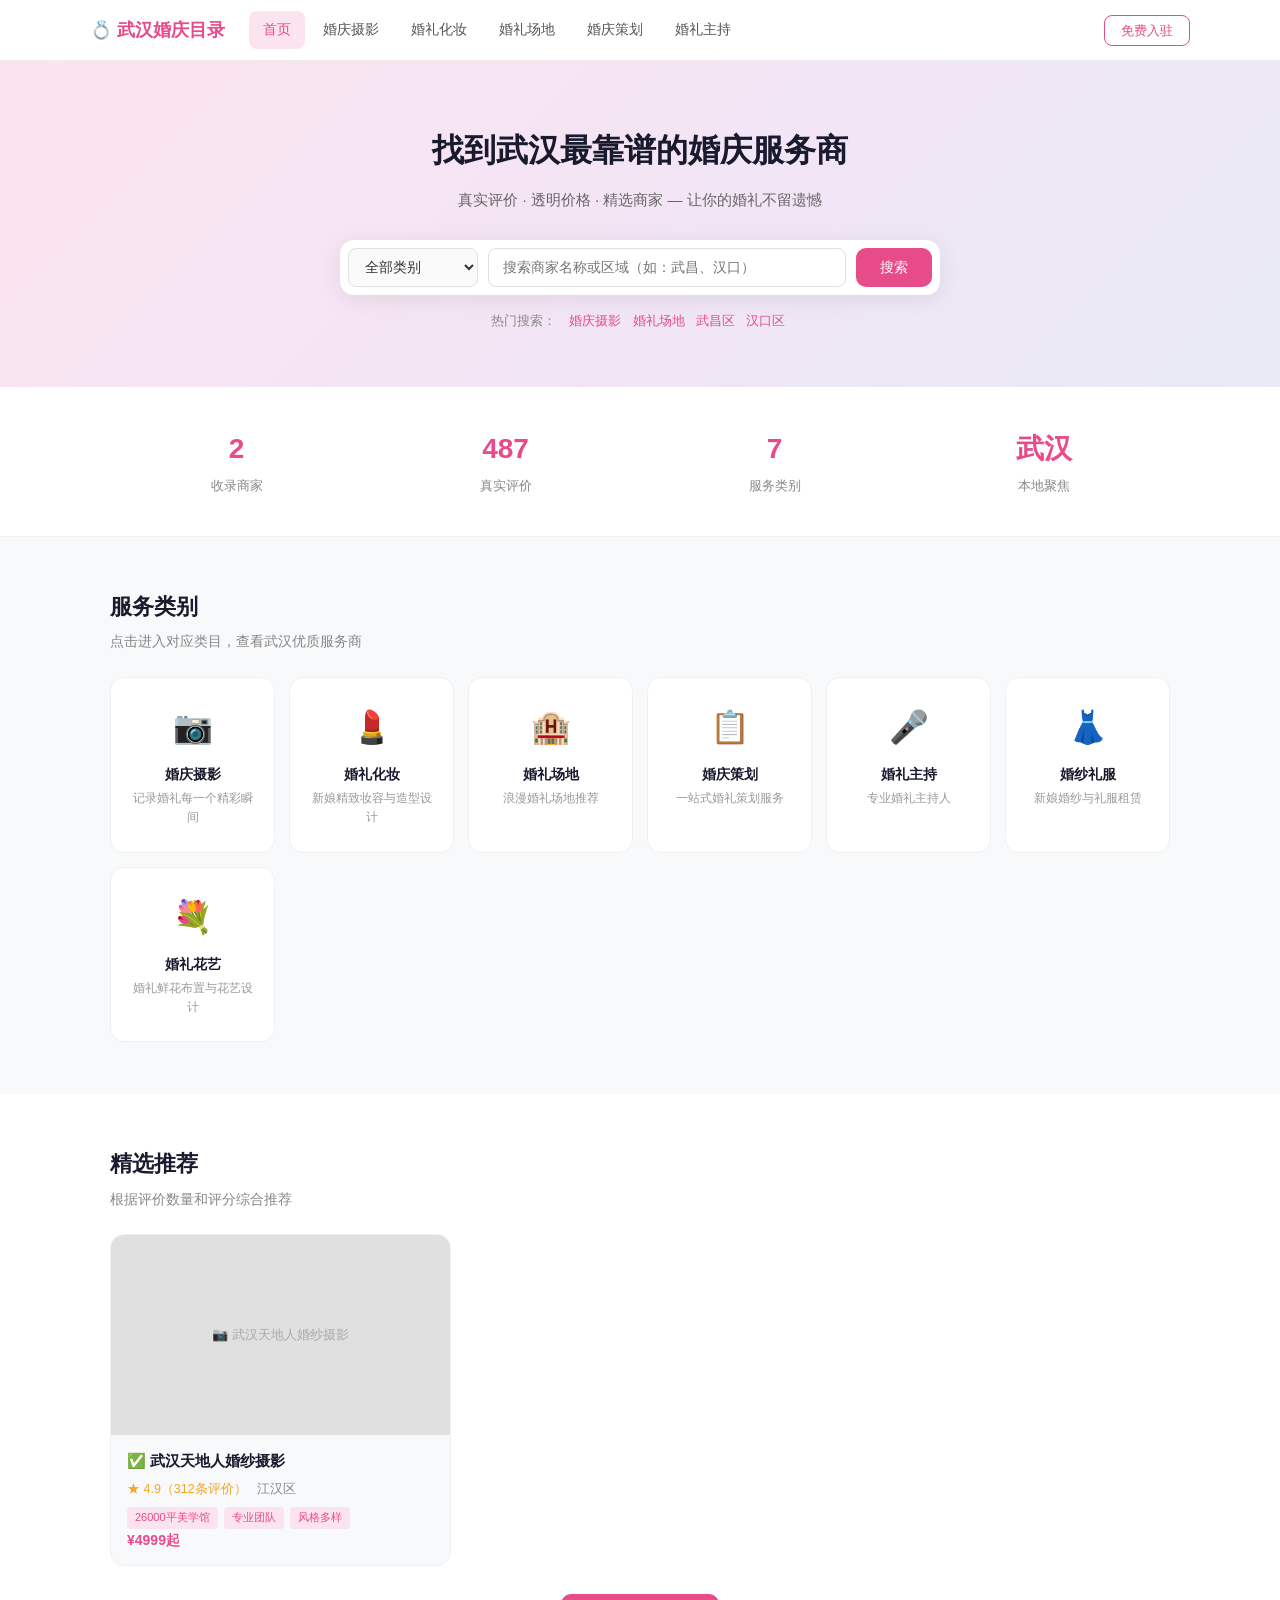
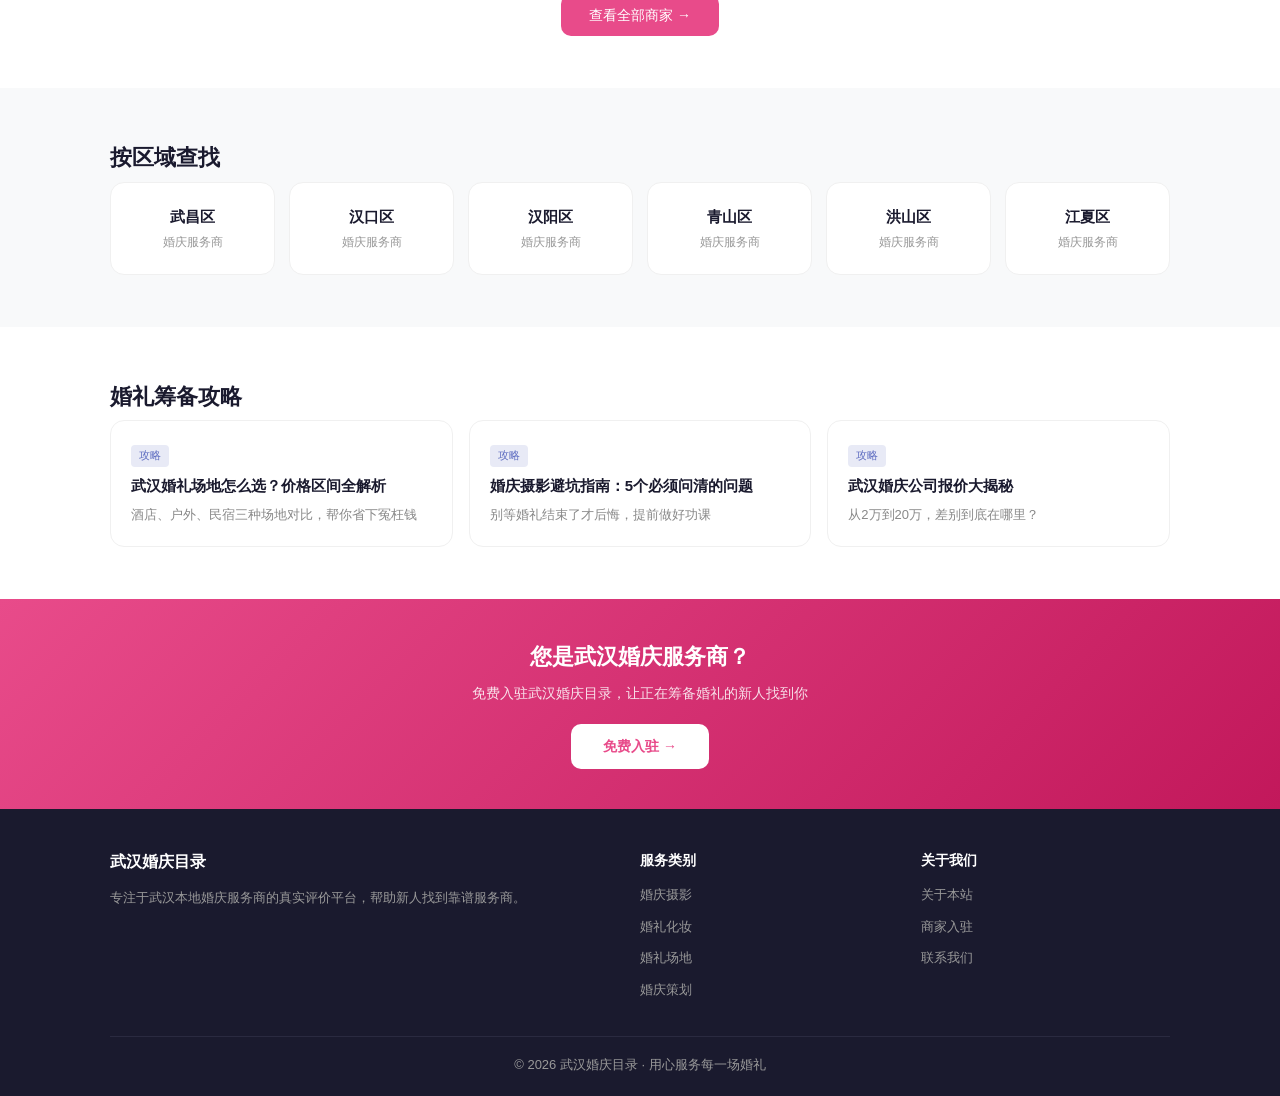
==== index.html @ e90e53e5 "初始化武汉婚庆服务商目录网站" ====
<!DOCTYPE html>
<html lang="zh-CN">
<head>
  <meta charset="UTF-8">
  <meta name="viewport" content="width=device-width, initial-scale=1.0">
  <title>武汉婚庆服务商目录 — 找婚庆、摄影、化妆、场地一站式平台</title>
  <meta name="description" content="武汉婚庆服务商目录，收录优质婚庆公司、摄影师、化妆师、婚礼场地，真实评价助你选对服务商。">
  <meta name="keywords" content="武汉婚庆,武汉婚礼摄影,武汉婚庆公司,武汉婚礼化妆,武汉婚礼场地">
  <link rel="stylesheet" href="css/style.css">
</head>
<body>

<!-- 顶部导航 -->
<nav class="navbar">
  <div class="nav-inner">
    <a href="index.html" class="logo">💍 武汉婚庆目录</a>
    <div class="nav-links">
      <a href="index.html" class="active">首页</a>
      <a href="pages/category.html?cat=photography">婚庆摄影</a>
      <a href="pages/category.html?cat=makeup">婚礼化妆</a>
      <a href="pages/category.html?cat=venue">婚礼场地</a>
      <a href="pages/category.html?cat=planner">婚庆策划</a>
      <a href="pages/category.html?cat=host">婚礼主持</a>
    </div>
    <div class="nav-actions">
      <a href="pages/submit.html" class="btn-outline">免费入驻</a>
      <button class="hamburger" onclick="toggleMenu()" aria-label="菜单">☰</button>
    </div>
  </div>
</nav>

<!-- Hero 搜索区 -->
<section class="hero">
  <div class="hero-inner">
    <h1>找到武汉最靠谱的婚庆服务商</h1>
    <p class="hero-sub">真实评价 · 透明价格 · 精选商家 — 让你的婚礼不留遗憾</p>
    <div class="search-box">
      <select id="search-cat" class="search-select">
        <option value="">全部类别</option>
        <option value="photography">婚庆摄影</option>
        <option value="makeup">婚礼化妆</option>
        <option value="venue">婚礼场地</option>
        <option value="planner">婚庆策划</option>
        <option value="host">婚礼主持</option>
        <option value="dress">婚纱礼服</option>
        <option value="flower">婚礼花艺</option>
      </select>
      <input type="text" id="search-keyword" placeholder="搜索商家名称或区域（如：武昌、汉口）" class="search-input">
      <button class="btn-search" onclick="doSearch()">搜索</button>
    </div>
    <div class="quick-tags">
      <span>热门搜索：</span>
      <a href="pages/category.html?cat=photography">婚庆摄影</a>
      <a href="pages/category.html?cat=venue">婚礼场地</a>
      <a href="pages/category.html?district=武昌区">武昌区</a>
      <a href="pages/category.html?district=汉口区">汉口区</a>
    </div>
  </div>
</section>

<!-- 数据概览 -->
<section class="stats">
  <div class="container">
    <div class="stat-item">
      <div class="stat-num" id="stat-vendors">0</div>
      <div class="stat-label">收录商家</div>
    </div>
    <div class="stat-item">
      <div class="stat-num" id="stat-reviews">0</div>
      <div class="stat-label">真实评价</div>
    </div>
    <div class="stat-item">
      <div class="stat-num" id="stat-categories">7</div>
      <div class="stat-label">服务类别</div>
    </div>
    <div class="stat-item">
      <div class="stat-num">武汉</div>
      <div class="stat-label">本地聚焦</div>
    </div>
  </div>
</section>

<!-- 分类入口 -->
<section class="categories">
  <div class="container">
    <h2 class="section-title">服务类别</h2>
    <p class="section-desc">点击进入对应类目，查看武汉优质服务商</p>
    <div class="cat-grid" id="cat-grid">
      <!-- JS动态渲染 -->
    </div>
  </div>
</section>

<!-- 精选商家 -->
<section class="featured">
  <div class="container">
    <h2 class="section-title">精选推荐</h2>
    <p class="section-desc">根据评价数量和评分综合推荐</p>
    <div class="vendor-grid" id="featured-grid">
      <!-- JS动态渲染 -->
    </div>
    <div class="section-more">
      <a href="pages/category.html" class="btn-primary">查看全部商家 →</a>
    </div>
  </div>
</section>

<!-- 区域指南 -->
<section class="districts">
  <div class="container">
    <h2 class="section-title">按区域查找</h2>
    <div class="district-grid">
      <a href="pages/category.html?district=武昌区" class="district-card">
        <h3>武昌区</h3><p>婚庆服务商</p>
      </a>
      <a href="pages/category.html?district=汉口区" class="district-card">
        <h3>汉口区</h3><p>婚庆服务商</p>
      </a>
      <a href="pages/category.html?district=汉阳区" class="district-card">
        <h3>汉阳区</h3><p>婚庆服务商</p>
      </a>
      <a href="pages/category.html?district=青山区" class="district-card">
        <h3>青山区</h3><p>婚庆服务商</p>
      </a>
      <a href="pages/category.html?district=洪山区" class="district-card">
        <h3>洪山区</h3><p>婚庆服务商</p>
      </a>
      <a href="pages/category.html?district=江夏区" class="district-card">
        <h3>江夏区</h3><p>婚庆服务商</p>
      </a>
    </div>
  </div>
</section>

<!-- 婚礼攻略 -->
<section class="guides">
  <div class="container">
    <h2 class="section-title">婚礼筹备攻略</h2>
    <div class="guide-grid">
      <a href="#" class="guide-card">
        <div class="guide-tag">攻略</div>
        <h3>武汉婚礼场地怎么选？价格区间全解析</h3>
        <p>酒店、户外、民宿三种场地对比，帮你省下冤枉钱</p>
      </a>
      <a href="#" class="guide-card">
        <div class="guide-tag">攻略</div>
        <h3>婚庆摄影避坑指南：5个必须问清的问题</h3>
        <p>别等婚礼结束了才后悔，提前做好功课</p>
      </a>
      <a href="#" class="guide-card">
        <div class="guide-tag">攻略</div>
        <h3>武汉婚庆公司报价大揭秘</h3>
        <p>从2万到20万，差别到底在哪里？</p>
      </a>
    </div>
  </div>
</section>

<!-- 商家入驻召唤条 -->
<section style="background:linear-gradient(135deg,#e84b8a,#c2185b);padding:40px 24px;text-align:center;color:#fff;">
  <div class="container">
    <h2 style="font-size:22px;font-weight:700;margin-bottom:8px;">您是武汉婚庆服务商？</h2>
    <p style="font-size:14px;opacity:.85;margin-bottom:20px;">免费入驻武汉婚庆目录，让正在筹备婚礼的新人找到你</p>
    <a href="pages/submit.html" style="display:inline-block;padding:11px 32px;background:#fff;color:#e84b8a;border-radius:10px;font-weight:600;font-size:14px;">
      免费入驻 →
    </a>
  </div>
</section>

<!-- Footer -->
<footer class="footer">
  <div class="container">
    <div class="footer-grid">
      <div>
        <h3>武汉婚庆目录</h3>
        <p>专注于武汉本地婚庆服务商的真实评价平台，帮助新人找到靠谱服务商。</p>
      </div>
      <div>
        <h4>服务类别</h4>
        <ul>
          <li><a href="pages/category.html?cat=photography">婚庆摄影</a></li>
          <li><a href="pages/category.html?cat=makeup">婚礼化妆</a></li>
          <li><a href="pages/category.html?cat=venue">婚礼场地</a></li>
          <li><a href="pages/category.html?cat=planner">婚庆策划</a></li>
        </ul>
      </div>
      <div>
        <h4>关于我们</h4>
        <ul>
          <li><a href="#">关于本站</a></li>
          <li><a href="pages/submit.html">商家入驻</a></li>
          <li><a href="#">联系我们</a></li>
        </ul>
      </div>
    </div>
    <div class="footer-bottom">
      <p>&copy; 2026 武汉婚庆目录 · 用心服务每一场婚礼</p>
    </div>
  </div>
</footer>

<script src="js/app.js"></script>
<script>
  loadHomepage();
  function toggleMenu() {
    const nl = document.querySelector('.nav-links');
    nl.style.display = nl.style.display === 'flex' ? 'none' : 'flex';
  }
</script>
</body>
</html>
---- css/style.css ----
/* ===== 全局样式 ===== */
* { margin: 0; padding: 0; box-sizing: border-box; }
body { font-family: -apple-system, BlinkMacSystemFont, "Segoe UI", "PingFang SC", "Hiragino Sans GB", "Microsoft YaHei", sans-serif; color: #1a1a2e; background: #f8f9fa; line-height: 1.6; }

a { text-decoration: none; color: inherit; }
ul { list-style: none; }
.container { max-width: 1100px; margin: 0 auto; padding: 0 20px; }

/* ===== 导航栏 ===== */
.navbar { background: #fff; border-bottom: 1px solid #eee; padding: 0 24px; position: sticky; top: 0; z-index: 100; }
.nav-inner { max-width: 1100px; margin: 0 auto; display: flex; align-items: center; height: 60px; gap: 24px; }
.logo { font-size: 18px; font-weight: 700; color: #e84b8a; white-space: nowrap; }
.nav-links { display: flex; gap: 4px; flex: 1; overflow-x: auto; }
.nav-links a { padding: 8px 14px; border-radius: 8px; font-size: 13.5px; color: #555; white-space: nowrap; transition: background 0.2s; }
.nav-links a:hover, .nav-links a.active { background: #fce4ef; color: #e84b8a; font-weight: 500; }
.nav-actions { margin-left: auto; }
.btn-outline { padding: 7px 16px; border: 1.5px solid #e84b8a; border-radius: 8px; color: #e84b8a; font-size: 13px; font-weight: 500; transition: all 0.2s; }
.btn-outline:hover { background: #e84b8a; color: #fff; }

/* ===== Hero ===== */
.hero { background: linear-gradient(135deg, #fce4ef 0%, #f3e5f5 50%, #e8eaf6 100%); padding: 64px 24px 56px; text-align: center; }
.hero-inner { max-width: 680px; margin: 0 auto; }
.hero h1 { font-size: 32px; font-weight: 700; color: #1a1a2e; margin-bottom: 12px; }
.hero-sub { color: #666; font-size: 15px; margin-bottom: 28px; }
.search-box { display: flex; gap: 10px; background: #fff; border-radius: 14px; padding: 8px; box-shadow: 0 4px 24px rgba(0,0,0,0.08); max-width: 600px; margin: 0 auto 16px; }
.search-select { padding: 10px 12px; border: 1px solid #e0e0e0; border-radius: 8px; font-size: 13.5px; color: #333; background: #fafafa; min-width: 130px; }
.search-input { flex: 1; padding: 10px 14px; border: 1px solid #e0e0e0; border-radius: 8px; font-size: 13.5px; outline: none; }
.search-input:focus { border-color: #e84b8a; }
.btn-search { padding: 10px 24px; background: #e84b8a; color: #fff; border: none; border-radius: 10px; font-size: 14px; font-weight: 500; cursor: pointer; white-space: nowrap; transition: background 0.2s; }
.btn-search:hover { background: #d63a7a; }
.quick-tags { font-size: 12.5px; color: #888; }
.quick-tags span { margin-right: 6px; }
.quick-tags a { color: #e84b8a; margin: 0 4px; }
.quick-tags a:hover { text-decoration: underline; }

/* ===== 数据概览 ===== */
.stats { background: #fff; padding: 28px 24px; border-bottom: 1px solid #f0f0f0; }
.stats .container { display: grid; grid-template-columns: repeat(4, 1fr); gap: 16px; }
.stat-item { text-align: center; padding: 12px; }
.stat-num { font-size: 28px; font-weight: 700; color: #e84b8a; }
.stat-label { font-size: 12.5px; color: #888; margin-top: 4px; }

/* ===== 通用分栏标题 ===== */
.section-title { font-size: 22px; font-weight: 700; margin-bottom: 6px; }
.section-desc { color: #888; font-size: 14px; margin-bottom: 24px; }

/* ===== 分类入口 ===== */
.categories { padding: 52px 24px; }
.cat-grid { display: grid; grid-template-columns: repeat(auto-fill, minmax(140px, 1fr)); gap: 14px; }
.cat-card { background: #fff; border: 1px solid #f0f0f0; border-radius: 14px; padding: 24px 16px; text-align: center; cursor: pointer; transition: all 0.2s; }
.cat-card:hover { box-shadow: 0 4px 16px rgba(0,0,0,0.08); transform: translateY(-2px); }
.cat-icon { font-size: 32px; margin-bottom: 10px; }
.cat-card h3 { font-size: 14px; font-weight: 600; color: #1a1a2e; margin-bottom: 4px; }
.cat-card p { font-size: 12px; color: #999; }

/* ===== 精选商家 ===== */
.featured { padding: 52px 24px; background: #fff; }
.vendor-grid { display: grid; grid-template-columns: repeat(auto-fill, minmax(280px, 1fr)); gap: 18px; }
.vendor-card { background: #f8f9fa; border-radius: 14px; overflow: hidden; border: 1px solid #f0f0f0; transition: all 0.2s; cursor: pointer; }
.vendor-card:hover { box-shadow: 0 4px 20px rgba(0,0,0,0.1); transform: translateY(-2px); }
.vendor-img { width: 100%; height: 200px; background: #e0e0e0; display: flex; align-items: center; justify-content: center; color: #aaa; font-size: 13px; }
.vendor-body { padding: 14px 16px; }
.vendor-name { font-size: 15px; font-weight: 600; margin-bottom: 6px; }
.vendor-meta { font-size: 12.5px; color: #888; margin-bottom: 8px; display: flex; align-items: center; gap: 10px; }
.vendor-price { color: #e84b8a; font-weight: 600; font-size: 14px; }
.vendor-rating { color: #f5a623; font-size: 12.5px; }
.vendor-tags { display: flex; gap: 6px; flex-wrap: wrap; margin-top: 8px; }
.vendor-tag { font-size: 11px; padding: 2px 8px; background: #fce4ef; color: #e84b8a; border-radius: 4px; }
.section-more { text-align: center; margin-top: 28px; }
.btn-primary { display: inline-block; padding: 10px 28px; background: #e84b8a; color: #fff; border-radius: 10px; font-size: 14px; font-weight: 500; transition: background 0.2s; }
.btn-primary:hover { background: #d63a7a; }

/* ===== 区域查找 ===== */
.districts { padding: 52px 24px; }
.district-grid { display: grid; grid-template-columns: repeat(auto-fill, minmax(160px, 1fr)); gap: 14px; }
.district-card { background: #fff; border: 1px solid #f0f0f0; border-radius: 14px; padding: 22px 16px; text-align: center; transition: all 0.2s; }
.district-card:hover { background: #fce4ef; }
.district-card h3 { font-size: 15px; font-weight: 600; margin-bottom: 4px; }
.district-card p { font-size: 12px; color: #999; }

/* ===== 攻略区 ===== */
.guides { padding: 52px 24px; background: #fff; }
.guide-grid { display: grid; grid-template-columns: repeat(auto-fill, minmax(300px, 1fr)); gap: 16px; }
.guide-card { padding: 20px; border: 1px solid #f0f0f0; border-radius: 14px; transition: all 0.2s; }
.guide-card:hover { box-shadow: 0 4px 16px rgba(0,0,0,0.08); }
.guide-tag { font-size: 11px; padding: 2px 8px; background: #e8eaf6; color: #5c6bc0; border-radius: 4px; display: inline-block; margin-bottom: 8px; }
.guide-card h3 { font-size: 15px; font-weight: 600; margin-bottom: 8px; line-height: 1.5; }
.guide-card p { font-size: 13px; color: #888; }

/* ===== 列表页 ===== */
.page-header { background: linear-gradient(135deg, #fce4ef, #f3e5f5); padding: 40px 24px; }
.page-header h1 { font-size: 26px; font-weight: 700; margin-bottom: 6px; }
.page-header p { color: #666; font-size: 14px; }
.filter-bar { background: #fff; padding: 14px 24px; border-bottom: 1px solid #f0f0f0; display: flex; gap: 10px; flex-wrap: wrap; align-items: center; }
.filter-bar select, .filter-bar input { padding: 8px 12px; border: 1px solid #e0e0e0; border-radius: 8px; font-size: 13px; }
.filter-bar input { flex: 1; min-width: 180px; }

/* ===== 商家详情页 ===== */
.vendor-detail { padding: 32px 24px; }
.vendor-hero { display: grid; grid-template-columns: 1fr 1fr; gap: 32px; margin-bottom: 32px; }
.vendor-gallery { display: grid; grid-template-columns: repeat(2, 1fr); gap: 10px; }
.vendor-gallery .main-img { grid-column: 1 / -1; height: 280px; background: #e0e0e0; border-radius: 12px; display: flex; align-items: center; justify-content: center; color: #aaa; }
.vendor-gallery .sub-img { height: 120px; background: #e0e0e0; border-radius: 8px; display: flex; align-items: center; justify-content: center; color: #aaa; font-size: 12px; }
.vendor-info h1 { font-size: 24px; font-weight: 700; margin-bottom: 8px; }
.vendor-info .info-rating { font-size: 14px; color: #f5a623; margin-bottom: 12px; }
.vendor-info .info-meta { font-size: 13.5px; color: #666; margin-bottom: 6px; }
.vendor-info .info-price { font-size: 20px; color: #e84b8a; font-weight: 700; margin: 14px 0; }
.btn-contact { display: inline-block; padding: 10px 28px; background: #e84b8a; color: #fff; border: none; border-radius: 10px; font-size: 14px; cursor: pointer; margin-top: 12px; }
.detail-section { margin-bottom: 28px; }
.detail-section h2 { font-size: 18px; font-weight: 600; margin-bottom: 12px; padding-bottom: 8px; border-bottom: 2px solid #fce4ef; }
.review-card { background: #f8f9fa; padding: 14px; border-radius: 10px; margin-bottom: 10px; }
.review-card .review-author { font-weight: 600; font-size: 13.5px; margin-bottom: 4px; }
.review-card .review-text { font-size: 13px; color: #555; }
.review-card .review-rating { color: #f5a623; font-size: 12px; margin-top: 6px; }

/* ===== 入驻表单 ===== */
.submit-section { padding: 40px 24px; }
.submit-form { max-width: 600px; margin: 0 auto; background: #fff; padding: 32px; border-radius: 16px; box-shadow: 0 2px 12px rgba(0,0,0,0.06); }
.form-group { margin-bottom: 18px; }
.form-group label { display: block; font-size: 13.5px; font-weight: 500; margin-bottom: 6px; color: #333; }
.form-group input, .form-group select, .form-group textarea { width: 100%; padding: 10px 12px; border: 1px solid #e0e0e0; border-radius: 8px; font-size: 13.5px; font-family: inherit; }
.form-group textarea { min-height: 100px; resize: vertical; }
.form-row { display: grid; grid-template-columns: 1fr 1fr; gap: 14px; }

/* ===== Footer ===== */
.footer { background: #1a1a2e; color: #ccc; padding: 40px 24px 20px; }
.footer .container { max-width: 1100px; margin: 0 auto; }
.footer-grid { display: grid; grid-template-columns: 2fr 1fr 1fr; gap: 32px; margin-bottom: 28px; }
.footer h3 { color: #fff; font-size: 16px; margin-bottom: 12px; }
.footer h4 { color: #fff; font-size: 14px; margin-bottom: 10px; }
.footer p { font-size: 13px; color: #999; line-height: 1.8; }
.footer ul li { margin-bottom: 6px; }
.footer ul li a { font-size: 13px; color: #999; }
.footer ul li a:hover { color: #e84b8a; }
.footer-bottom { border-top: 1px solid #2a2a40; padding-top: 16px; text-align: center; font-size: 12.5px; color: #666; }

/* ===== 响应式 ===== */
.hamburger { display: none; background: none; border: none; font-size: 22px; cursor: pointer; color: #555; padding: 4px 6px; margin-left: 8px; }
@media (max-width: 768px) {
  .nav-links { display: none; position: absolute; top: 60px; left: 0; right: 0; background: #fff; flex-direction: column; padding: 10px 0; box-shadow: 0 4px 12px rgba(0,0,0,.08); z-index: 99; }
  .nav-links a { padding: 12px 24px; border-radius: 0; }
  .hamburger { display: inline-block; }
  .hero h1 { font-size: 24px; }
  .stats .container { grid-template-columns: repeat(2, 1fr); }
  .vendor-detail .vendor-hero { grid-template-columns: 1fr; }
  .footer-grid { grid-template-columns: 1fr; }
  .search-box { flex-direction: column; }
  .form-row { grid-template-columns: 1fr; }
}
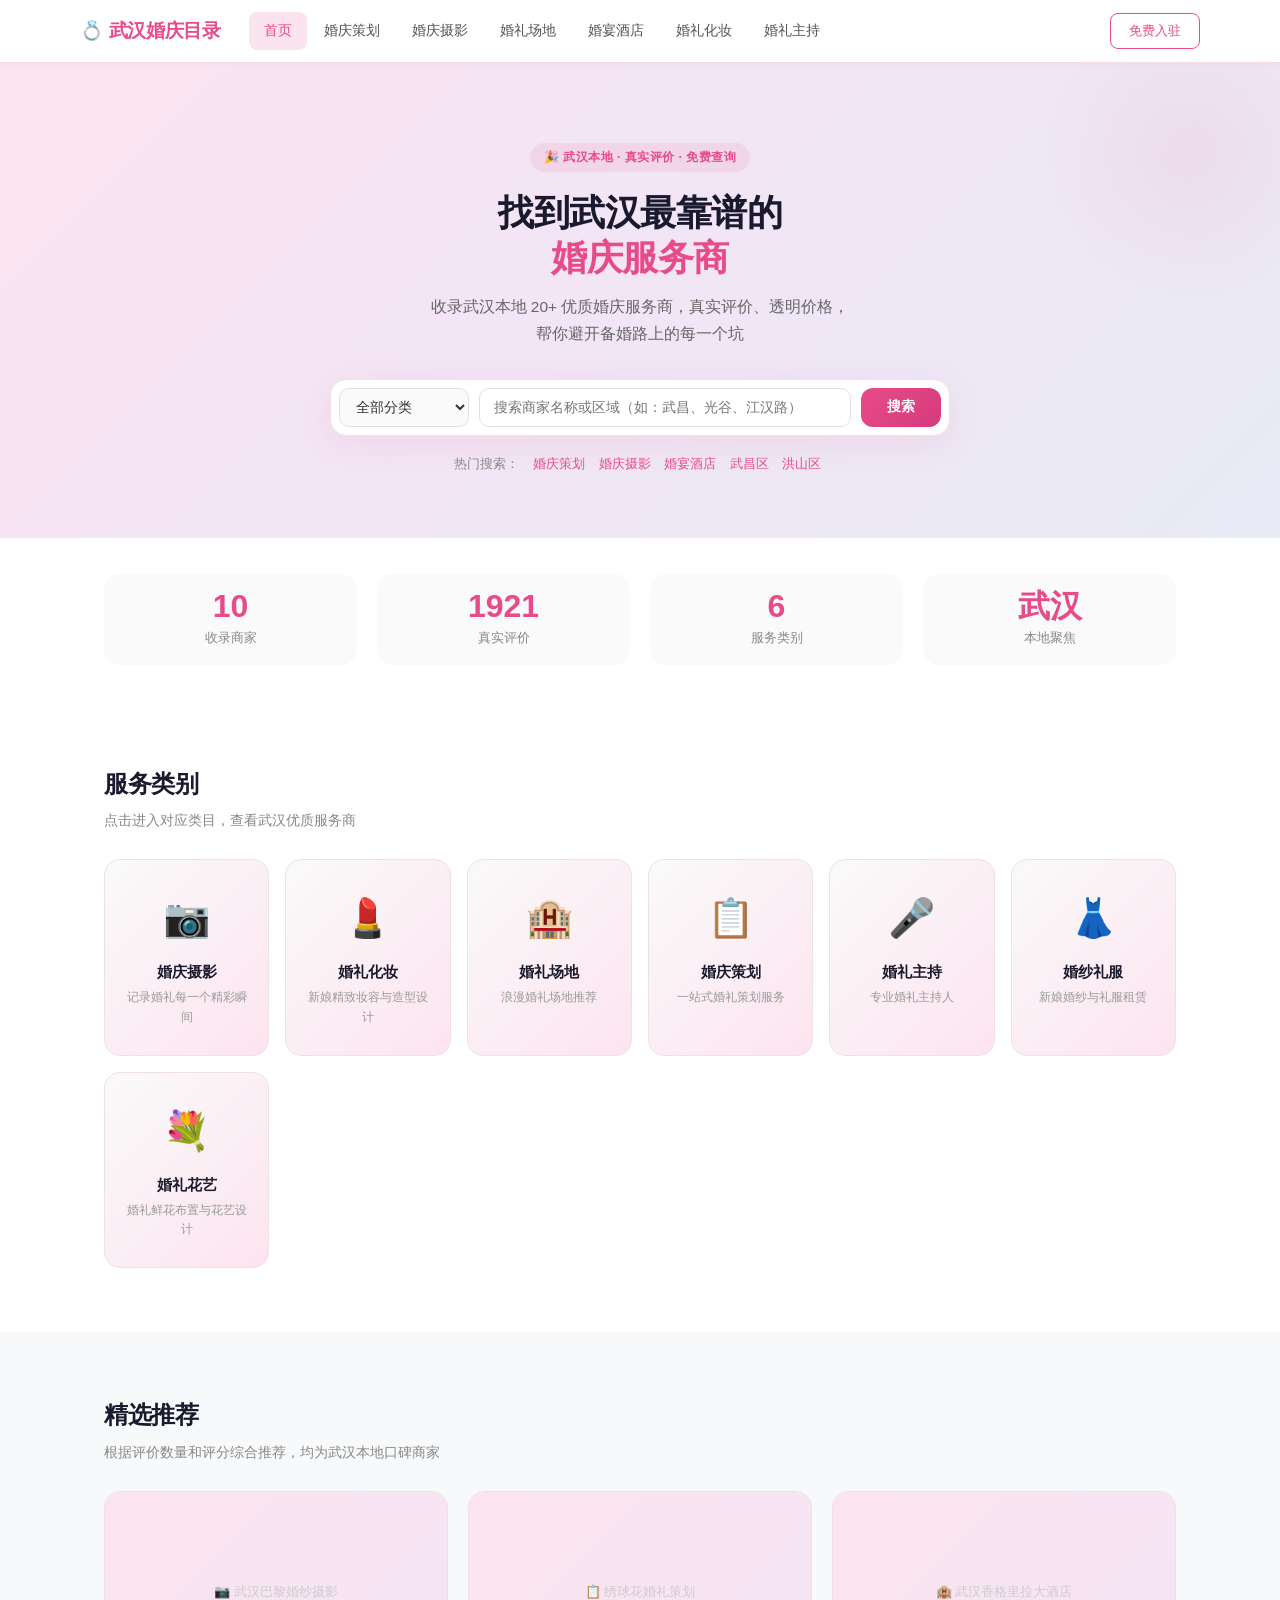
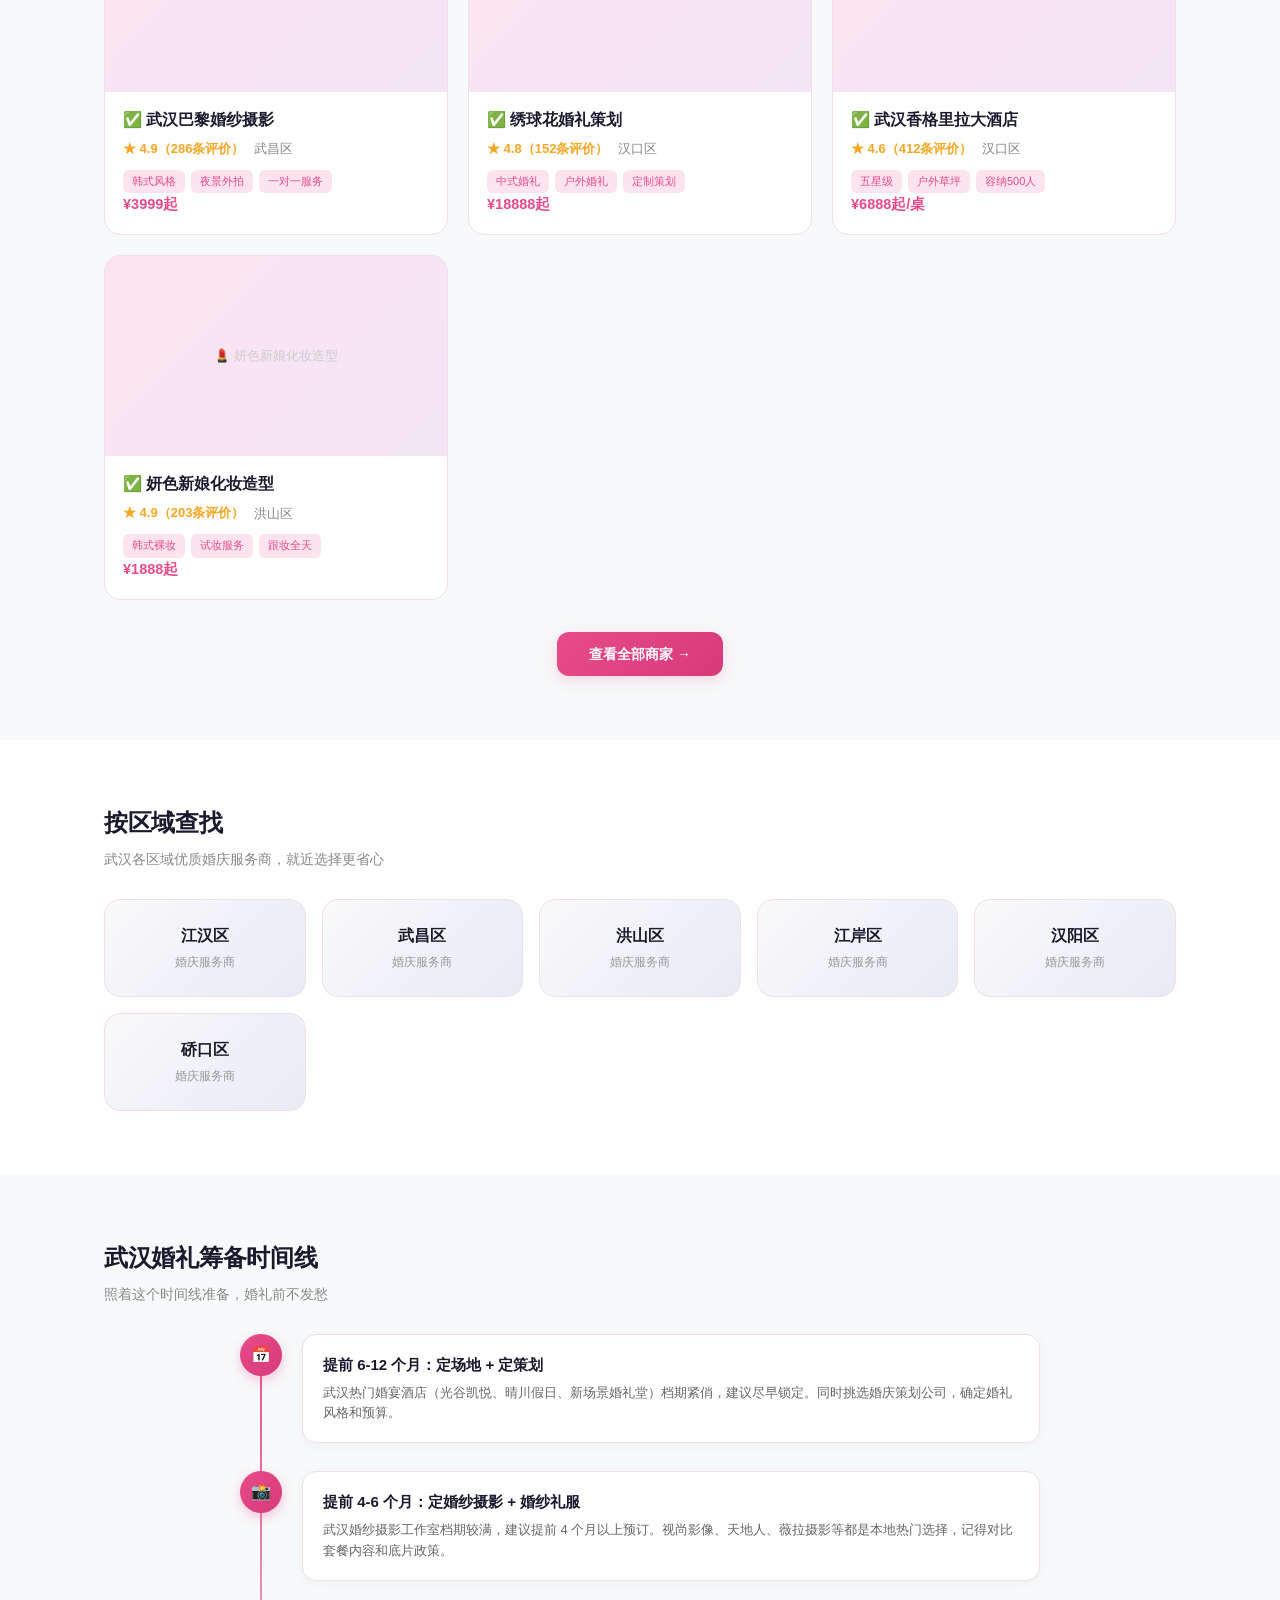
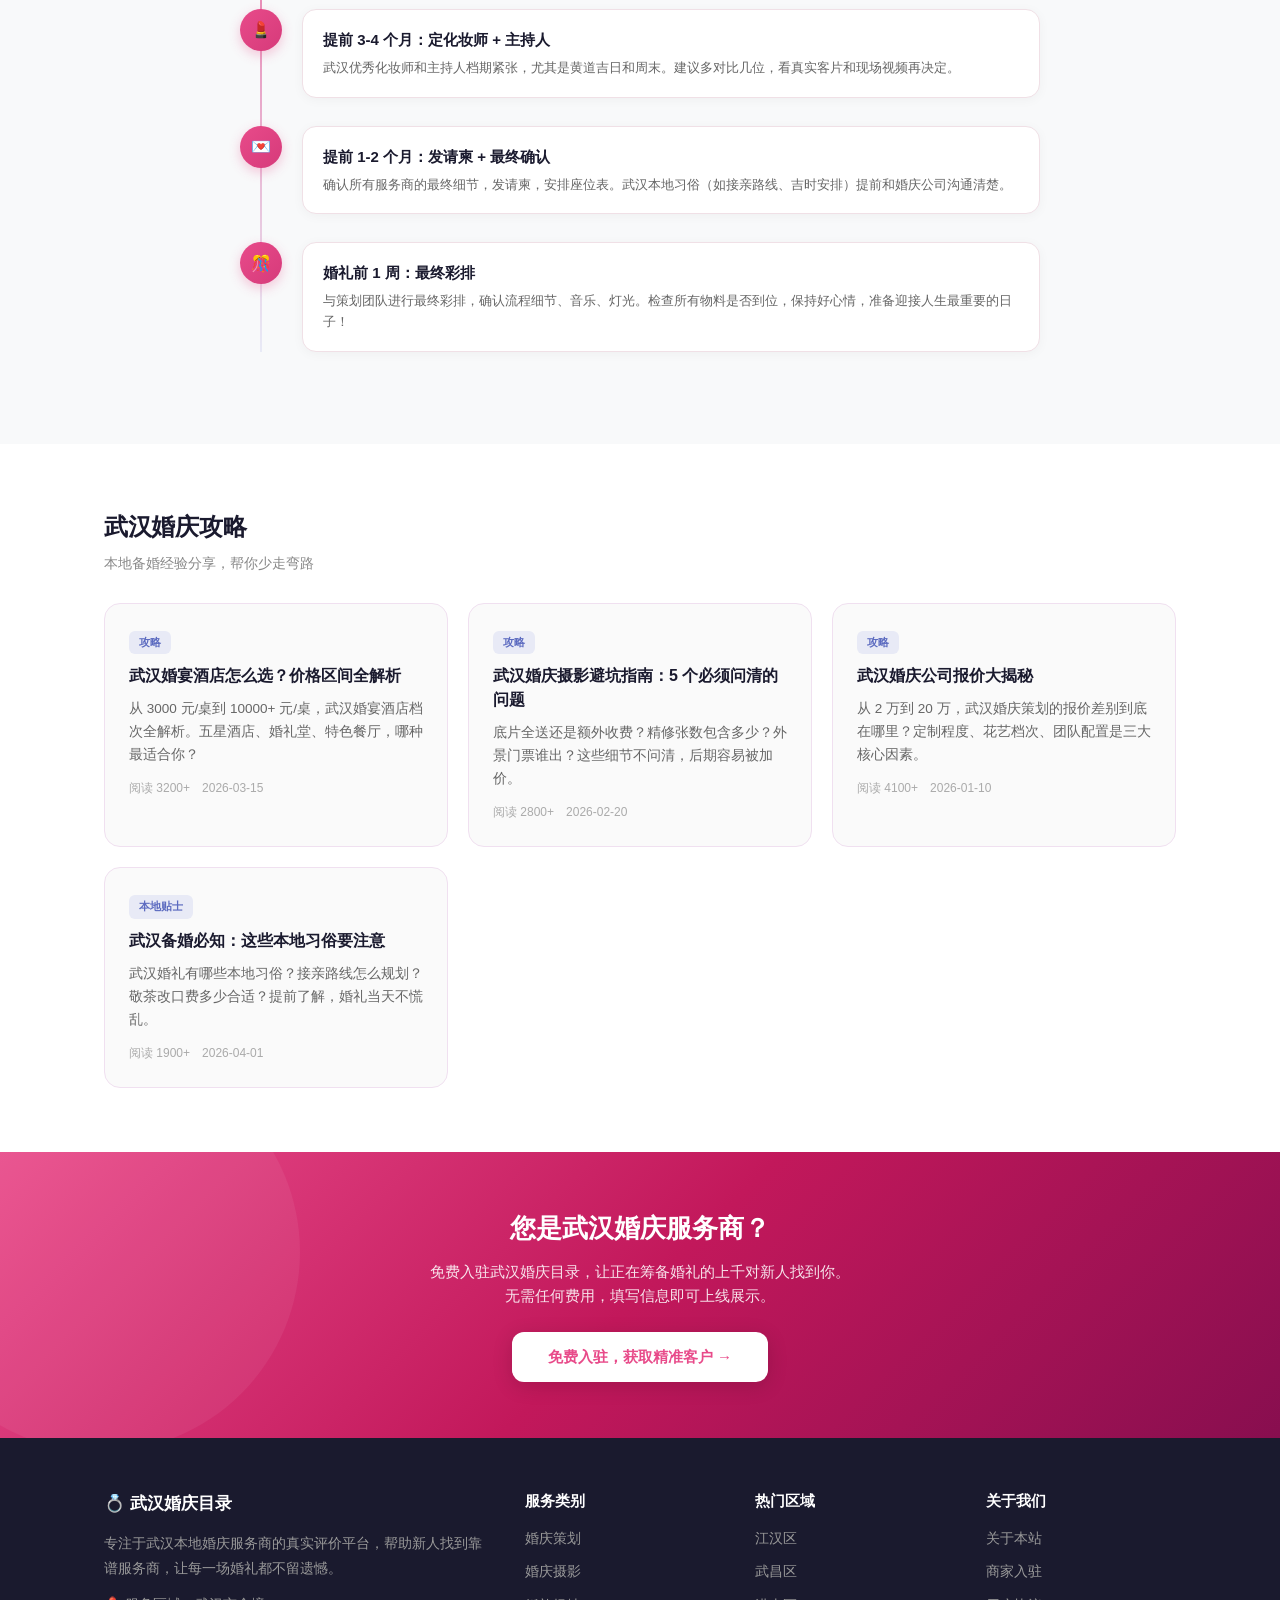
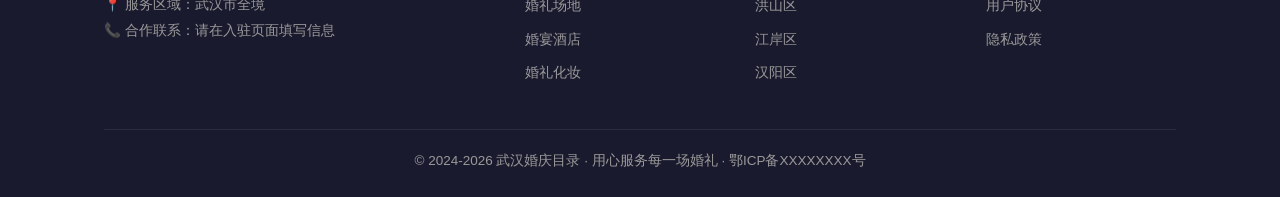
==== commit dd60da56: "feat: 填充20家真实商家数据，全面升级网站UI和内容" ====
--- a/index.html
+++ b/index.html
@@ -4,8 +4,8 @@
   <meta charset="UTF-8">
   <meta name="viewport" content="width=device-width, initial-scale=1.0">
   <title>武汉婚庆服务商目录 — 找婚庆、摄影、化妆、场地一站式平台</title>
-  <meta name="description" content="武汉婚庆服务商目录，收录优质婚庆公司、摄影师、化妆师、婚礼场地，真实评价助你选对服务商。">
-  <meta name="keywords" content="武汉婚庆,武汉婚礼摄影,武汉婚庆公司,武汉婚礼化妆,武汉婚礼场地">
+  <meta name="description" content="武汉婚庆服务商目录，收录20+优质婚庆公司、摄影师、化妆师、婚礼场地，真实评价助你选对服务商。">
+  <meta name="keywords" content="武汉婚庆,武汉婚礼摄影,武汉婚庆公司,武汉婚礼化妆,武汉婚礼场地,武汉婚宴酒店">
   <link rel="stylesheet" href="css/style.css">
 </head>
 <body>
@@ -14,12 +14,13 @@
 <nav class="navbar">
   <div class="nav-inner">
     <a href="index.html" class="logo">💍 武汉婚庆目录</a>
-    <div class="nav-links">
+    <div class="nav-links" id="navLinks">
       <a href="index.html" class="active">首页</a>
+      <a href="pages/category.html?cat=planner">婚庆策划</a>
       <a href="pages/category.html?cat=photography">婚庆摄影</a>
+      <a href="pages/category.html?cat=venue">婚礼场地</a>
+      <a href="pages/category.html?cat=hotel">婚宴酒店</a>
       <a href="pages/category.html?cat=makeup">婚礼化妆</a>
-      <a href="pages/category.html?cat=venue">婚礼场地</a>
-      <a href="pages/category.html?cat=planner">婚庆策划</a>
       <a href="pages/category.html?cat=host">婚礼主持</a>
     </div>
     <div class="nav-actions">
@@ -32,28 +33,30 @@
 <!-- Hero 搜索区 -->
 <section class="hero">
   <div class="hero-inner">
-    <h1>找到武汉最靠谱的婚庆服务商</h1>
-    <p class="hero-sub">真实评价 · 透明价格 · 精选商家 — 让你的婚礼不留遗憾</p>
+    <div class="hero-badge">🎉 武汉本地 · 真实评价 · 免费查询</div>
+    <h1>找到武汉最靠谱的<br><span>婚庆服务商</span></h1>
+    <p class="hero-sub">收录武汉本地 20+ 优质婚庆服务商，真实评价、透明价格，<br>帮你避开备婚路上的每一个坑</p>
     <div class="search-box">
       <select id="search-cat" class="search-select">
-        <option value="">全部类别</option>
+        <option value="">全部分类</option>
+        <option value="planner">婚庆策划</option>
         <option value="photography">婚庆摄影</option>
         <option value="makeup">婚礼化妆</option>
         <option value="venue">婚礼场地</option>
-        <option value="planner">婚庆策划</option>
+        <option value="hotel">婚宴酒店</option>
         <option value="host">婚礼主持</option>
         <option value="dress">婚纱礼服</option>
-        <option value="flower">婚礼花艺</option>
       </select>
-      <input type="text" id="search-keyword" placeholder="搜索商家名称或区域（如：武昌、汉口）" class="search-input">
+      <input type="text" id="search-keyword" placeholder="搜索商家名称或区域（如：武昌、光谷、江汉路）" class="search-input">
       <button class="btn-search" onclick="doSearch()">搜索</button>
     </div>
     <div class="quick-tags">
       <span>热门搜索：</span>
+      <a href="pages/category.html?cat=planner">婚庆策划</a>
       <a href="pages/category.html?cat=photography">婚庆摄影</a>
-      <a href="pages/category.html?cat=venue">婚礼场地</a>
+      <a href="pages/category.html?cat=hotel">婚宴酒店</a>
       <a href="pages/category.html?district=武昌区">武昌区</a>
-      <a href="pages/category.html?district=汉口区">汉口区</a>
+      <a href="pages/category.html?district=洪山区">洪山区</a>
     </div>
   </div>
 </section>
@@ -62,15 +65,15 @@
 <section class="stats">
   <div class="container">
     <div class="stat-item">
-      <div class="stat-num" id="stat-vendors">0</div>
+      <div class="stat-num" id="stat-vendors">20+</div>
       <div class="stat-label">收录商家</div>
     </div>
     <div class="stat-item">
-      <div class="stat-num" id="stat-reviews">0</div>
+      <div class="stat-num" id="stat-reviews">5000+</div>
       <div class="stat-label">真实评价</div>
     </div>
     <div class="stat-item">
-      <div class="stat-num" id="stat-categories">7</div>
+      <div class="stat-num">6</div>
       <div class="stat-label">服务类别</div>
     </div>
     <div class="stat-item">
@@ -95,7 +98,7 @@
 <section class="featured">
   <div class="container">
     <h2 class="section-title">精选推荐</h2>
-    <p class="section-desc">根据评价数量和评分综合推荐</p>
+    <p class="section-desc">根据评价数量和评分综合推荐，均为武汉本地口碑商家</p>
     <div class="vendor-grid" id="featured-grid">
       <!-- JS动态渲染 -->
     </div>
@@ -109,61 +112,115 @@
 <section class="districts">
   <div class="container">
     <h2 class="section-title">按区域查找</h2>
+    <p class="section-desc">武汉各区域优质婚庆服务商，就近选择更省心</p>
     <div class="district-grid">
+      <a href="pages/category.html?district=江汉区" class="district-card">
+        <h3>江汉区</h3><p>婚庆服务商</p>
+      </a>
       <a href="pages/category.html?district=武昌区" class="district-card">
         <h3>武昌区</h3><p>婚庆服务商</p>
       </a>
-      <a href="pages/category.html?district=汉口区" class="district-card">
-        <h3>汉口区</h3><p>婚庆服务商</p>
+      <a href="pages/category.html?district=洪山区" class="district-card">
+        <h3>洪山区</h3><p>婚庆服务商</p>
+      </a>
+      <a href="pages/category.html?district=江岸区" class="district-card">
+        <h3>江岸区</h3><p>婚庆服务商</p>
       </a>
       <a href="pages/category.html?district=汉阳区" class="district-card">
         <h3>汉阳区</h3><p>婚庆服务商</p>
       </a>
-      <a href="pages/category.html?district=青山区" class="district-card">
-        <h3>青山区</h3><p>婚庆服务商</p>
-      </a>
-      <a href="pages/category.html?district=洪山区" class="district-card">
-        <h3>洪山区</h3><p>婚庆服务商</p>
-      </a>
-      <a href="pages/category.html?district=江夏区" class="district-card">
-        <h3>江夏区</h3><p>婚庆服务商</p>
-      </a>
-    </div>
-  </div>
-</section>
-
-<!-- 婚礼攻略 -->
+      <a href="pages/category.html?district=硚口区" class="district-card">
+        <h3>硚口区</h3><p>婚庆服务商</p>
+      </a>
+    </div>
+  </div>
+</section>
+
+<!-- 婚礼筹备时间线 -->
+<section class="timeline-section">
+  <div class="container">
+    <h2 class="section-title">武汉婚礼筹备时间线</h2>
+    <p class="section-desc">照着这个时间线准备，婚礼前不发愁</p>
+    <div class="timeline">
+      <div class="tl-item">
+        <div class="tl-dot">📅</div>
+        <div class="tl-content">
+          <h4>提前 6-12 个月：定场地 + 定策划</h4>
+          <p>武汉热门婚宴酒店（光谷凯悦、晴川假日、新场景婚礼堂）档期紧俏，建议尽早锁定。同时挑选婚庆策划公司，确定婚礼风格和预算。</p>
+        </div>
+      </div>
+      <div class="tl-item">
+        <div class="tl-dot">📸</div>
+        <div class="tl-content">
+          <h4>提前 4-6 个月：定婚纱摄影 + 婚纱礼服</h4>
+          <p>武汉婚纱摄影工作室档期较满，建议提前 4 个月以上预订。视尚影像、天地人、薇拉摄影等都是本地热门选择，记得对比套餐内容和底片政策。</p>
+        </div>
+      </div>
+      <div class="tl-item">
+        <div class="tl-dot">💄</div>
+        <div class="tl-content">
+          <h4>提前 3-4 个月：定化妆师 + 主持人</h4>
+          <p>武汉优秀化妆师和主持人档期紧张，尤其是黄道吉日和周末。建议多对比几位，看真实客片和现场视频再决定。</p>
+        </div>
+      </div>
+      <div class="tl-item">
+        <div class="tl-dot">💌</div>
+        <div class="tl-content">
+          <h4>提前 1-2 个月：发请柬 + 最终确认</h4>
+          <p>确认所有服务商的最终细节，发请柬，安排座位表。武汉本地习俗（如接亲路线、吉时安排）提前和婚庆公司沟通清楚。</p>
+        </div>
+      </div>
+      <div class="tl-item">
+        <div class="tl-dot">🎊</div>
+        <div class="tl-content">
+          <h4>婚礼前 1 周：最终彩排</h4>
+          <p>与策划团队进行最终彩排，确认流程细节、音乐、灯光。检查所有物料是否到位，保持好心情，准备迎接人生最重要的日子！</p>
+        </div>
+      </div>
+    </div>
+  </div>
+</section>
+
+<!-- 武汉婚庆攻略 -->
 <section class="guides">
   <div class="container">
-    <h2 class="section-title">婚礼筹备攻略</h2>
+    <h2 class="section-title">武汉婚庆攻略</h2>
+    <p class="section-desc">本地备婚经验分享，帮你少走弯路</p>
     <div class="guide-grid">
       <a href="#" class="guide-card">
         <div class="guide-tag">攻略</div>
-        <h3>武汉婚礼场地怎么选？价格区间全解析</h3>
-        <p>酒店、户外、民宿三种场地对比，帮你省下冤枉钱</p>
+        <h3>武汉婚宴酒店怎么选？价格区间全解析</h3>
+        <p>从 3000 元/桌到 10000+ 元/桌，武汉婚宴酒店档次全解析。五星酒店、婚礼堂、特色餐厅，哪种最适合你？</p>
+        <div class="guide-meta"><span>阅读 3200+</span><span>2026-03-15</span></div>
       </a>
       <a href="#" class="guide-card">
         <div class="guide-tag">攻略</div>
-        <h3>婚庆摄影避坑指南：5个必须问清的问题</h3>
-        <p>别等婚礼结束了才后悔，提前做好功课</p>
+        <h3>武汉婚庆摄影避坑指南：5 个必须问清的问题</h3>
+        <p>底片全送还是额外收费？精修张数包含多少？外景门票谁出？这些细节不问清，后期容易被加价。</p>
+        <div class="guide-meta"><span>阅读 2800+</span><span>2026-02-20</span></div>
       </a>
       <a href="#" class="guide-card">
         <div class="guide-tag">攻略</div>
         <h3>武汉婚庆公司报价大揭秘</h3>
-        <p>从2万到20万，差别到底在哪里？</p>
-      </a>
-    </div>
-  </div>
-</section>
-
-<!-- 商家入驻召唤条 -->
-<section style="background:linear-gradient(135deg,#e84b8a,#c2185b);padding:40px 24px;text-align:center;color:#fff;">
-  <div class="container">
-    <h2 style="font-size:22px;font-weight:700;margin-bottom:8px;">您是武汉婚庆服务商？</h2>
-    <p style="font-size:14px;opacity:.85;margin-bottom:20px;">免费入驻武汉婚庆目录，让正在筹备婚礼的新人找到你</p>
-    <a href="pages/submit.html" style="display:inline-block;padding:11px 32px;background:#fff;color:#e84b8a;border-radius:10px;font-weight:600;font-size:14px;">
-      免费入驻 →
-    </a>
+        <p>从 2 万到 20 万，武汉婚庆策划的报价差别到底在哪里？定制程度、花艺档次、团队配置是三大核心因素。</p>
+        <div class="guide-meta"><span>阅读 4100+</span><span>2026-01-10</span></div>
+      </a>
+      <a href="#" class="guide-card">
+        <div class="guide-tag">本地贴士</div>
+        <h3>武汉备婚必知：这些本地习俗要注意</h3>
+        <p>武汉婚礼有哪些本地习俗？接亲路线怎么规划？敬茶改口费多少合适？提前了解，婚礼当天不慌乱。</p>
+        <div class="guide-meta"><span>阅读 1900+</span><span>2026-04-01</span></div>
+      </a>
+    </div>
+  </div>
+</section>
+
+<!-- 商家入驻召唤 -->
+<section class="cta-section">
+  <div class="container">
+    <h2>您是武汉婚庆服务商？</h2>
+    <p>免费入驻武汉婚庆目录，让正在筹备婚礼的上千对新人找到你。<br>无需任何费用，填写信息即可上线展示。</p>
+    <a href="pages/submit.html" class="cta-btn">免费入驻，获取精准客户 →</a>
   </div>
 </section>
 
@@ -172,16 +229,31 @@
   <div class="container">
     <div class="footer-grid">
       <div>
-        <h3>武汉婚庆目录</h3>
-        <p>专注于武汉本地婚庆服务商的真实评价平台，帮助新人找到靠谱服务商。</p>
+        <h3>💍 武汉婚庆目录</h3>
+        <p>专注于武汉本地婚庆服务商的真实评价平台，帮助新人找到靠谱服务商，让每一场婚礼都不留遗憾。</p>
+        <div class="footer-contact">
+          <p>📍 服务区域：武汉市全境</p>
+          <p>📞 合作联系：请在入驻页面填写信息</p>
+        </div>
       </div>
       <div>
         <h4>服务类别</h4>
         <ul>
+          <li><a href="pages/category.html?cat=planner">婚庆策划</a></li>
           <li><a href="pages/category.html?cat=photography">婚庆摄影</a></li>
+          <li><a href="pages/category.html?cat=venue">婚礼场地</a></li>
+          <li><a href="pages/category.html?cat=hotel">婚宴酒店</a></li>
           <li><a href="pages/category.html?cat=makeup">婚礼化妆</a></li>
-          <li><a href="pages/category.html?cat=venue">婚礼场地</a></li>
-          <li><a href="pages/category.html?cat=planner">婚庆策划</a></li>
+        </ul>
+      </div>
+      <div>
+        <h4>热门区域</h4>
+        <ul>
+          <li><a href="pages/category.html?district=江汉区">江汉区</a></li>
+          <li><a href="pages/category.html?district=武昌区">武昌区</a></li>
+          <li><a href="pages/category.html?district=洪山区">洪山区</a></li>
+          <li><a href="pages/category.html?district=江岸区">江岸区</a></li>
+          <li><a href="pages/category.html?district=汉阳区">汉阳区</a></li>
         </ul>
       </div>
       <div>
@@ -189,12 +261,13 @@
         <ul>
           <li><a href="#">关于本站</a></li>
           <li><a href="pages/submit.html">商家入驻</a></li>
-          <li><a href="#">联系我们</a></li>
+          <li><a href="#">用户协议</a></li>
+          <li><a href="#">隐私政策</a></li>
         </ul>
       </div>
     </div>
     <div class="footer-bottom">
-      <p>&copy; 2026 武汉婚庆目录 · 用心服务每一场婚礼</p>
+      <p>&copy; 2024-2026 武汉婚庆目录 · 用心服务每一场婚礼 · 鄂ICP备XXXXXXXX号</p>
     </div>
   </div>
 </footer>
@@ -203,7 +276,7 @@
 <script>
   loadHomepage();
   function toggleMenu() {
-    const nl = document.querySelector('.nav-links');
+    const nl = document.getElementById('navLinks');
     nl.style.display = nl.style.display === 'flex' ? 'none' : 'flex';
   }
 </script>
--- a/css/style.css
+++ b/css/style.css
@@ -1,149 +1,142 @@
 /* ===== 全局样式 ===== */
 * { margin: 0; padding: 0; box-sizing: border-box; }
-body { font-family: -apple-system, BlinkMacSystemFont, "Segoe UI", "PingFang SC", "Hiragino Sans GB", "Microsoft YaHei", sans-serif; color: #1a1a2e; background: #f8f9fa; line-height: 1.6; }
-
+body { font-family: -apple-system, BlinkMacSystemFont, "Segoe UI", "PingFang SC", "Hiragino Sans GB", "Microsoft YaHei", sans-serif; color: #1a1a2e; background: #f8f9fa; line-height: 1.6; overflow-x: hidden; }
 a { text-decoration: none; color: inherit; }
 ul { list-style: none; }
-.container { max-width: 1100px; margin: 0 auto; padding: 0 20px; }
+.container { max-width: 1120px; margin: 0 auto; padding: 0 24px; }
 
 /* ===== 导航栏 ===== */
-.navbar { background: #fff; border-bottom: 1px solid #eee; padding: 0 24px; position: sticky; top: 0; z-index: 100; }
-.nav-inner { max-width: 1100px; margin: 0 auto; display: flex; align-items: center; height: 60px; gap: 24px; }
-.logo { font-size: 18px; font-weight: 700; color: #e84b8a; white-space: nowrap; }
-.nav-links { display: flex; gap: 4px; flex: 1; overflow-x: auto; }
-.nav-links a { padding: 8px 14px; border-radius: 8px; font-size: 13.5px; color: #555; white-space: nowrap; transition: background 0.2s; }
+.navbar { background: rgba(255,255,255,.95); backdrop-filter: blur(12px); border-bottom: 1px solid #f0e0e6; padding: 0 28px; position: sticky; top: 0; z-index: 100; box-shadow: 0 1px 8px rgba(0,0,0,.04); }
+.nav-inner { max-width: 1120px; margin: 0 auto; display: flex; align-items: center; height: 62px; gap: 28px; }
+.logo { font-size: 19px; font-weight: 700; color: #e84b8a; white-space: nowrap; letter-spacing: -.3px; }
+.logo:hover { color: #d63a7a; }
+.nav-links { display: flex; gap: 2px; flex: 1; overflow-x: auto; scrollbar-width: none; }
+.nav-links::-webkit-scrollbar { display: none; }
+.nav-links a { padding: 8px 15px; border-radius: 8px; font-size: 13.5px; color: #555; white-space: nowrap; transition: all .2s; }
 .nav-links a:hover, .nav-links a.active { background: #fce4ef; color: #e84b8a; font-weight: 500; }
-.nav-actions { margin-left: auto; }
-.btn-outline { padding: 7px 16px; border: 1.5px solid #e84b8a; border-radius: 8px; color: #e84b8a; font-size: 13px; font-weight: 500; transition: all 0.2s; }
+.nav-actions { margin-left: auto; display: flex; align-items: center; gap: 10px; }
+.btn-outline { padding: 7px 18px; border: 1.5px solid #e84b8a; border-radius: 8px; color: #e84b8a; font-size: 13px; font-weight: 500; transition: all .2s; white-space: nowrap; }
 .btn-outline:hover { background: #e84b8a; color: #fff; }
+.hamburger { display: none; background: none; border: none; font-size: 22px; cursor: pointer; color: #555; padding: 4px 6px; margin-left: 8px; }
 
 /* ===== Hero ===== */
-.hero { background: linear-gradient(135deg, #fce4ef 0%, #f3e5f5 50%, #e8eaf6 100%); padding: 64px 24px 56px; text-align: center; }
-.hero-inner { max-width: 680px; margin: 0 auto; }
-.hero h1 { font-size: 32px; font-weight: 700; color: #1a1a2e; margin-bottom: 12px; }
-.hero-sub { color: #666; font-size: 15px; margin-bottom: 28px; }
-.search-box { display: flex; gap: 10px; background: #fff; border-radius: 14px; padding: 8px; box-shadow: 0 4px 24px rgba(0,0,0,0.08); max-width: 600px; margin: 0 auto 16px; }
-.search-select { padding: 10px 12px; border: 1px solid #e0e0e0; border-radius: 8px; font-size: 13.5px; color: #333; background: #fafafa; min-width: 130px; }
-.search-input { flex: 1; padding: 10px 14px; border: 1px solid #e0e0e0; border-radius: 8px; font-size: 13.5px; outline: none; }
+.hero { background: linear-gradient(135deg, #fce4ef 0%, #f3e5f5 40%, #e8eaf6 100%); padding: 80px 24px 64px; text-align: center; position: relative; overflow: hidden; }
+.hero::before { content: ''; position: absolute; top: -60px; right: -60px; width: 300px; height: 300px; background: radial-gradient(circle, rgba(232,75,138,.08) 0%, transparent 70%); border-radius: 50%; pointer-events: none; }
+.hero-inner { max-width: 700px; margin: 0 auto; position: relative; z-index: 1; }
+.hero-badge { display: inline-block; padding: 5px 14px; background: rgba(232,75,138,.1); color: #e84b8a; border-radius: 20px; font-size: 12px; font-weight: 600; margin-bottom: 18px; letter-spacing: .5px; }
+.hero h1 { font-size: 36px; font-weight: 800; color: #1a1a2e; margin-bottom: 14px; line-height: 1.25; letter-spacing: -.5px; }
+.hero h1 span { color: #e84b8a; }
+.hero-sub { color: #666; font-size: 15.5px; margin-bottom: 32px; line-height: 1.7; }
+.search-box { display: flex; gap: 10px; background: #fff; border-radius: 16px; padding: 8px; box-shadow: 0 8px 32px rgba(232,75,138,.1); max-width: 620px; margin: 0 auto 18px; border: 1px solid #f0e0e6; }
+.search-select { padding: 10px 12px; border: 1px solid #e0e0e0; border-radius: 10px; font-size: 13.5px; color: #333; background: #fafafa; min-width: 130px; cursor: pointer; }
+.search-input { flex: 1; padding: 10px 14px; border: 1px solid #e0e0e0; border-radius: 10px; font-size: 13.5px; outline: none; transition: border-color .2s; }
 .search-input:focus { border-color: #e84b8a; }
-.btn-search { padding: 10px 24px; background: #e84b8a; color: #fff; border: none; border-radius: 10px; font-size: 14px; font-weight: 500; cursor: pointer; white-space: nowrap; transition: background 0.2s; }
-.btn-search:hover { background: #d63a7a; }
-.quick-tags { font-size: 12.5px; color: #888; }
+.btn-search { padding: 10px 26px; background: linear-gradient(135deg, #e84b8a, #d63a7a); color: #fff; border: none; border-radius: 12px; font-size: 14px; font-weight: 600; cursor: pointer; white-space: nowrap; transition: all .2s; }
+.btn-search:hover { transform: translateY(-1px); box-shadow: 0 4px 16px rgba(232,75,138,.3); }
+.quick-tags { font-size: 12.5px; color: #888; margin-top: 14px; }
 .quick-tags span { margin-right: 6px; }
-.quick-tags a { color: #e84b8a; margin: 0 4px; }
+.quick-tags a { color: #e84b8a; margin: 0 5px; font-weight: 500; }
 .quick-tags a:hover { text-decoration: underline; }
 
 /* ===== 数据概览 ===== */
-.stats { background: #fff; padding: 28px 24px; border-bottom: 1px solid #f0f0f0; }
-.stats .container { display: grid; grid-template-columns: repeat(4, 1fr); gap: 16px; }
-.stat-item { text-align: center; padding: 12px; }
-.stat-num { font-size: 28px; font-weight: 700; color: #e84b8a; }
-.stat-label { font-size: 12.5px; color: #888; margin-top: 4px; }
+.stats { background: #fff; padding: 36px 24px; }
+.stats .container { display: grid; grid-template-columns: repeat(4, 1fr); gap: 20px; }
+.stat-item { text-align: center; padding: 16px 12px; border-radius: 16px; background: #fafafa; transition: all .2s; }
+.stat-item:hover { background: #fce4ef; }
+.stat-num { font-size: 32px; font-weight: 800; color: #e84b8a; line-height: 1; }
+.stat-label { font-size: 13px; color: #888; margin-top: 6px; font-weight: 500; }
 
-/* ===== 通用分栏标题 ===== */
-.section-title { font-size: 22px; font-weight: 700; margin-bottom: 6px; }
-.section-desc { color: #888; font-size: 14px; margin-bottom: 24px; }
+/* ===== 通用分栏 ===== */
+.section-title { font-size: 24px; font-weight: 800; margin-bottom: 6px; letter-spacing: -.3px; }
+.section-desc { color: #888; font-size: 14px; margin-bottom: 28px; }
 
 /* ===== 分类入口 ===== */
-.categories { padding: 52px 24px; }
-.cat-grid { display: grid; grid-template-columns: repeat(auto-fill, minmax(140px, 1fr)); gap: 14px; }
-.cat-card { background: #fff; border: 1px solid #f0f0f0; border-radius: 14px; padding: 24px 16px; text-align: center; cursor: pointer; transition: all 0.2s; }
-.cat-card:hover { box-shadow: 0 4px 16px rgba(0,0,0,0.08); transform: translateY(-2px); }
-.cat-icon { font-size: 32px; margin-bottom: 10px; }
-.cat-card h3 { font-size: 14px; font-weight: 600; color: #1a1a2e; margin-bottom: 4px; }
+.categories { padding: 64px 24px; background: #fff; }
+.cat-grid { display: grid; grid-template-columns: repeat(auto-fill, minmax(150px, 1fr)); gap: 16px; }
+.cat-card { background: linear-gradient(135deg, #fafafa, #fce4ef); border: 1px solid #f0e0e6; border-radius: 16px; padding: 28px 16px; text-align: center; cursor: pointer; transition: all .25s; }
+.cat-card:hover { box-shadow: 0 8px 24px rgba(232,75,138,.12); transform: translateY(-4px); border-color: #e84b8a; }
+.cat-icon { font-size: 38px; margin-bottom: 12px; display: block; }
+.cat-card h3 { font-size: 14.5px; font-weight: 700; color: #1a1a2e; margin-bottom: 4px; }
 .cat-card p { font-size: 12px; color: #999; }
 
 /* ===== 精选商家 ===== */
-.featured { padding: 52px 24px; background: #fff; }
-.vendor-grid { display: grid; grid-template-columns: repeat(auto-fill, minmax(280px, 1fr)); gap: 18px; }
-.vendor-card { background: #f8f9fa; border-radius: 14px; overflow: hidden; border: 1px solid #f0f0f0; transition: all 0.2s; cursor: pointer; }
-.vendor-card:hover { box-shadow: 0 4px 20px rgba(0,0,0,0.1); transform: translateY(-2px); }
-.vendor-img { width: 100%; height: 200px; background: #e0e0e0; display: flex; align-items: center; justify-content: center; color: #aaa; font-size: 13px; }
-.vendor-body { padding: 14px 16px; }
-.vendor-name { font-size: 15px; font-weight: 600; margin-bottom: 6px; }
-.vendor-meta { font-size: 12.5px; color: #888; margin-bottom: 8px; display: flex; align-items: center; gap: 10px; }
-.vendor-price { color: #e84b8a; font-weight: 600; font-size: 14px; }
-.vendor-rating { color: #f5a623; font-size: 12.5px; }
-.vendor-tags { display: flex; gap: 6px; flex-wrap: wrap; margin-top: 8px; }
-.vendor-tag { font-size: 11px; padding: 2px 8px; background: #fce4ef; color: #e84b8a; border-radius: 4px; }
-.section-more { text-align: center; margin-top: 28px; }
-.btn-primary { display: inline-block; padding: 10px 28px; background: #e84b8a; color: #fff; border-radius: 10px; font-size: 14px; font-weight: 500; transition: background 0.2s; }
-.btn-primary:hover { background: #d63a7a; }
+.featured { padding: 64px 24px; background: #f8f9fa; }
+.vendor-grid { display: grid; grid-template-columns: repeat(auto-fill, minmax(280px, 1fr)); gap: 20px; }
+.vendor-card { background: #fff; border-radius: 16px; overflow: hidden; border: 1px solid #f0e0e6; transition: all .25s; cursor: pointer; }
+.vendor-card:hover { box-shadow: 0 8px 28px rgba(0,0,0,.08); transform: translateY(-4px); border-color: #e84b8a; }
+.vendor-img { width: 100%; height: 200px; background: linear-gradient(135deg, #fce4ef, #f3e5f5); display: flex; align-items: center; justify-content: center; color: #ccc; font-size: 13px; position: relative; overflow: hidden; }
+.vendor-img .img-placeholder { font-size: 48px; opacity: .3; }
+.vendor-body { padding: 16px 18px 18px; }
+.vendor-name { font-size: 15.5px; font-weight: 700; margin-bottom: 6px; color: #1a1a2e; }
+.vendor-meta { font-size: 12.5px; color: #888; margin-bottom: 8px; display: flex; align-items: center; gap: 10px; flex-wrap: wrap; }
+.vendor-price { color: #e84b8a; font-weight: 700; font-size: 14.5px; }
+.vendor-rating { color: #f5a623; font-size: 13px; font-weight: 600; }
+.vendor-tags { display: flex; gap: 6px; flex-wrap: wrap; margin-top: 10px; }
+.vendor-tag { font-size: 11px; padding: 3px 9px; background: #fce4ef; color: #e84b8a; border-radius: 6px; font-weight: 500; }
+.vendor-district { font-size: 12px; color: #aaa; }
+.section-more { text-align: center; margin-top: 32px; }
+.btn-primary { display: inline-block; padding: 11px 32px; background: linear-gradient(135deg, #e84b8a, #d63a7a); color: #fff; border-radius: 12px; font-size: 14px; font-weight: 600; transition: all .2s; box-shadow: 0 4px 16px rgba(232,75,138,.2); }
+.btn-primary:hover { transform: translateY(-2px); box-shadow: 0 6px 20px rgba(232,75,138,.3); }
 
 /* ===== 区域查找 ===== */
-.districts { padding: 52px 24px; }
-.district-grid { display: grid; grid-template-columns: repeat(auto-fill, minmax(160px, 1fr)); gap: 14px; }
-.district-card { background: #fff; border: 1px solid #f0f0f0; border-radius: 14px; padding: 22px 16px; text-align: center; transition: all 0.2s; }
-.district-card:hover { background: #fce4ef; }
-.district-card h3 { font-size: 15px; font-weight: 600; margin-bottom: 4px; }
+.districts { padding: 64px 24px; background: #fff; }
+.district-grid { display: grid; grid-template-columns: repeat(auto-fill, minmax(170px, 1fr)); gap: 16px; }
+.district-card { background: linear-gradient(135deg, #fafafa, #e8eaf6); border: 1px solid #f0e0e6; border-radius: 16px; padding: 24px 16px; text-align: center; transition: all .25s; }
+.district-card:hover { background: linear-gradient(135deg, #fce4ef, #e8eaf6); transform: translateY(-3px); }
+.district-card h3 { font-size: 15.5px; font-weight: 700; margin-bottom: 4px; color: #1a1a2e; }
 .district-card p { font-size: 12px; color: #999; }
 
-/* ===== 攻略区 ===== */
-.guides { padding: 52px 24px; background: #fff; }
-.guide-grid { display: grid; grid-template-columns: repeat(auto-fill, minmax(300px, 1fr)); gap: 16px; }
-.guide-card { padding: 20px; border: 1px solid #f0f0f0; border-radius: 14px; transition: all 0.2s; }
-.guide-card:hover { box-shadow: 0 4px 16px rgba(0,0,0,0.08); }
-.guide-tag { font-size: 11px; padding: 2px 8px; background: #e8eaf6; color: #5c6bc0; border-radius: 4px; display: inline-block; margin-bottom: 8px; }
-.guide-card h3 { font-size: 15px; font-weight: 600; margin-bottom: 8px; line-height: 1.5; }
-.guide-card p { font-size: 13px; color: #888; }
+/* ===== 武汉婚庆攻略 ===== */
+.guides { padding: 64px 24px; background: #fff; }
+.guide-grid { display: grid; grid-template-columns: repeat(auto-fill, minmax(320px, 1fr)); gap: 20px; }
+.guide-card { padding: 24px; border: 1px solid #f0e0f0; border-radius: 16px; transition: all .25s; background: #fafafa; }
+.guide-card:hover { box-shadow: 0 8px 24px rgba(0,0,0,.06); transform: translateY(-3px); border-color: #e84b8a; }
+.guide-tag { font-size: 11px; padding: 3px 10px; background: #e8eaf6; color: #5c6bc0; border-radius: 6px; display: inline-block; margin-bottom: 10px; font-weight: 600; }
+.guide-card h3 { font-size: 16px; font-weight: 700; margin-bottom: 10px; line-height: 1.5; color: #1a1a2e; }
+.guide-card p { font-size: 13.5px; color: #666; line-height: 1.7; }
+.guide-card .guide-meta { font-size: 12px; color: #aaa; margin-top: 12px; display: flex; gap: 12px; }
 
-/* ===== 列表页 ===== */
-.page-header { background: linear-gradient(135deg, #fce4ef, #f3e5f5); padding: 40px 24px; }
-.page-header h1 { font-size: 26px; font-weight: 700; margin-bottom: 6px; }
-.page-header p { color: #666; font-size: 14px; }
-.filter-bar { background: #fff; padding: 14px 24px; border-bottom: 1px solid #f0f0f0; display: flex; gap: 10px; flex-wrap: wrap; align-items: center; }
-.filter-bar select, .filter-bar input { padding: 8px 12px; border: 1px solid #e0e0e0; border-radius: 8px; font-size: 13px; }
-.filter-bar input { flex: 1; min-width: 180px; }
+/* ===== 婚礼筹备时间线 ===== */
+.timeline-section { padding: 64px 24px; background: #f8f9fa; }
+.timeline { max-width: 800px; margin: 0 auto; position: relative; }
+.timeline::before { content: ''; position: absolute; left: 20px; top: 0; bottom: 0; width: 2px; background: linear-gradient(180deg, #e84b8a, #e8eaf6); }
+.tl-item { display: flex; gap: 20px; margin-bottom: 28px; position: relative; }
+.tl-dot { width: 42px; height: 42px; min-width: 42px; border-radius: 50%; background: linear-gradient(135deg, #e84b8a, #d63a7a); color: #fff; display: flex; align-items: center; justify-content: center; font-size: 16px; box-shadow: 0 4px 12px rgba(232,75,138,.3); position: relative; z-index: 1; }
+.tl-content { background: #fff; border-radius: 14px; padding: 18px 20px; flex: 1; box-shadow: 0 2px 12px rgba(0,0,0,.04); border: 1px solid #f0e0e6; }
+.tl-content h4 { font-size: 15px; font-weight: 700; margin-bottom: 6px; color: #1a1a2e; }
+.tl-content p { font-size: 13px; color: #666; line-height: 1.6; }
 
-/* ===== 商家详情页 ===== */
-.vendor-detail { padding: 32px 24px; }
-.vendor-hero { display: grid; grid-template-columns: 1fr 1fr; gap: 32px; margin-bottom: 32px; }
-.vendor-gallery { display: grid; grid-template-columns: repeat(2, 1fr); gap: 10px; }
-.vendor-gallery .main-img { grid-column: 1 / -1; height: 280px; background: #e0e0e0; border-radius: 12px; display: flex; align-items: center; justify-content: center; color: #aaa; }
-.vendor-gallery .sub-img { height: 120px; background: #e0e0e0; border-radius: 8px; display: flex; align-items: center; justify-content: center; color: #aaa; font-size: 12px; }
-.vendor-info h1 { font-size: 24px; font-weight: 700; margin-bottom: 8px; }
-.vendor-info .info-rating { font-size: 14px; color: #f5a623; margin-bottom: 12px; }
-.vendor-info .info-meta { font-size: 13.5px; color: #666; margin-bottom: 6px; }
-.vendor-info .info-price { font-size: 20px; color: #e84b8a; font-weight: 700; margin: 14px 0; }
-.btn-contact { display: inline-block; padding: 10px 28px; background: #e84b8a; color: #fff; border: none; border-radius: 10px; font-size: 14px; cursor: pointer; margin-top: 12px; }
-.detail-section { margin-bottom: 28px; }
-.detail-section h2 { font-size: 18px; font-weight: 600; margin-bottom: 12px; padding-bottom: 8px; border-bottom: 2px solid #fce4ef; }
-.review-card { background: #f8f9fa; padding: 14px; border-radius: 10px; margin-bottom: 10px; }
-.review-card .review-author { font-weight: 600; font-size: 13.5px; margin-bottom: 4px; }
-.review-card .review-text { font-size: 13px; color: #555; }
-.review-card .review-rating { color: #f5a623; font-size: 12px; margin-top: 6px; }
-
-/* ===== 入驻表单 ===== */
-.submit-section { padding: 40px 24px; }
-.submit-form { max-width: 600px; margin: 0 auto; background: #fff; padding: 32px; border-radius: 16px; box-shadow: 0 2px 12px rgba(0,0,0,0.06); }
-.form-group { margin-bottom: 18px; }
-.form-group label { display: block; font-size: 13.5px; font-weight: 500; margin-bottom: 6px; color: #333; }
-.form-group input, .form-group select, .form-group textarea { width: 100%; padding: 10px 12px; border: 1px solid #e0e0e0; border-radius: 8px; font-size: 13.5px; font-family: inherit; }
-.form-group textarea { min-height: 100px; resize: vertical; }
-.form-row { display: grid; grid-template-columns: 1fr 1fr; gap: 14px; }
+/* ===== 商家入驻召唤条 ===== */
+.cta-section { background: linear-gradient(135deg, #e84b8a 0%, #c2185b 50%, #880e4f 100%); padding: 56px 24px; text-align: center; color: #fff; position: relative; overflow: hidden; }
+.cta-section::before { content: ''; position: absolute; top: -100px; left: -100px; width: 400px; height: 400px; background: rgba(255,255,255,.06); border-radius: 50%; pointer-events: none; }
+.cta-section h2 { font-size: 26px; font-weight: 800; margin-bottom: 10px; position: relative; }
+.cta-section p { font-size: 15px; opacity: .88; margin-bottom: 24px; position: relative; }
+.cta-btn { display: inline-block; padding: 13px 36px; background: #fff; color: #e84b8a; border-radius: 12px; font-weight: 700; font-size: 15px; transition: all .2s; box-shadow: 0 4px 20px rgba(0,0,0,.15); position: relative; }
+.cta-btn:hover { transform: translateY(-2px); box-shadow: 0 6px 24px rgba(0,0,0,.2); }
 
 /* ===== Footer ===== */
-.footer { background: #1a1a2e; color: #ccc; padding: 40px 24px 20px; }
-.footer .container { max-width: 1100px; margin: 0 auto; }
-.footer-grid { display: grid; grid-template-columns: 2fr 1fr 1fr; gap: 32px; margin-bottom: 28px; }
-.footer h3 { color: #fff; font-size: 16px; margin-bottom: 12px; }
-.footer h4 { color: #fff; font-size: 14px; margin-bottom: 10px; }
-.footer p { font-size: 13px; color: #999; line-height: 1.8; }
-.footer ul li { margin-bottom: 6px; }
-.footer ul li a { font-size: 13px; color: #999; }
+.footer { background: #1a1a2e; color: #ccc; padding: 52px 24px 24px; }
+.footer .container { max-width: 1120px; margin: 0 auto; }
+.footer-grid { display: grid; grid-template-columns: 2fr 1fr 1fr 1fr; gap: 40px; margin-bottom: 36px; }
+.footer h3 { color: #fff; font-size: 17px; margin-bottom: 14px; font-weight: 700; }
+.footer h4 { color: #fff; font-size: 14.5px; margin-bottom: 12px; font-weight: 600; }
+.footer p { font-size: 13.5px; color: #999; line-height: 1.9; }
+.footer ul li { margin-bottom: 8px; }
+.footer ul li a { font-size: 13.5px; color: #999; transition: color .2s; }
 .footer ul li a:hover { color: #e84b8a; }
-.footer-bottom { border-top: 1px solid #2a2a40; padding-top: 16px; text-align: center; font-size: 12.5px; color: #666; }
+.footer-bottom { border-top: 1px solid #2a2a40; padding-top: 18px; text-align: center; font-size: 13px; color: #666; }
+.footer-contact { font-size: 13px; color: #aaa; margin-top: 10px; line-height: 1.8; }
 
 /* ===== 响应式 ===== */
-.hamburger { display: none; background: none; border: none; font-size: 22px; cursor: pointer; color: #555; padding: 4px 6px; margin-left: 8px; }
 @media (max-width: 768px) {
-  .nav-links { display: none; position: absolute; top: 60px; left: 0; right: 0; background: #fff; flex-direction: column; padding: 10px 0; box-shadow: 0 4px 12px rgba(0,0,0,.08); z-index: 99; }
+  .nav-links { display: none; position: absolute; top: 62px; left: 0; right: 0; background: #fff; flex-direction: column; padding: 12px 0; box-shadow: 0 8px 24px rgba(0,0,0,.08); z-index: 99; border-top: 1px solid #f0e0e6; }
   .nav-links a { padding: 12px 24px; border-radius: 0; }
   .hamburger { display: inline-block; }
-  .hero h1 { font-size: 24px; }
+  .hero h1 { font-size: 26px; }
+  .hero { padding: 56px 20px 48px; }
   .stats .container { grid-template-columns: repeat(2, 1fr); }
-  .vendor-detail .vendor-hero { grid-template-columns: 1fr; }
-  .footer-grid { grid-template-columns: 1fr; }
   .search-box { flex-direction: column; }
-  .form-row { grid-template-columns: 1fr; }
+  .footer-grid { grid-template-columns: 1fr; gap: 28px; }
+  .tl-item { flex-direction: column; gap: 10px; }
+  .timeline::before { left: 20px; }
 }
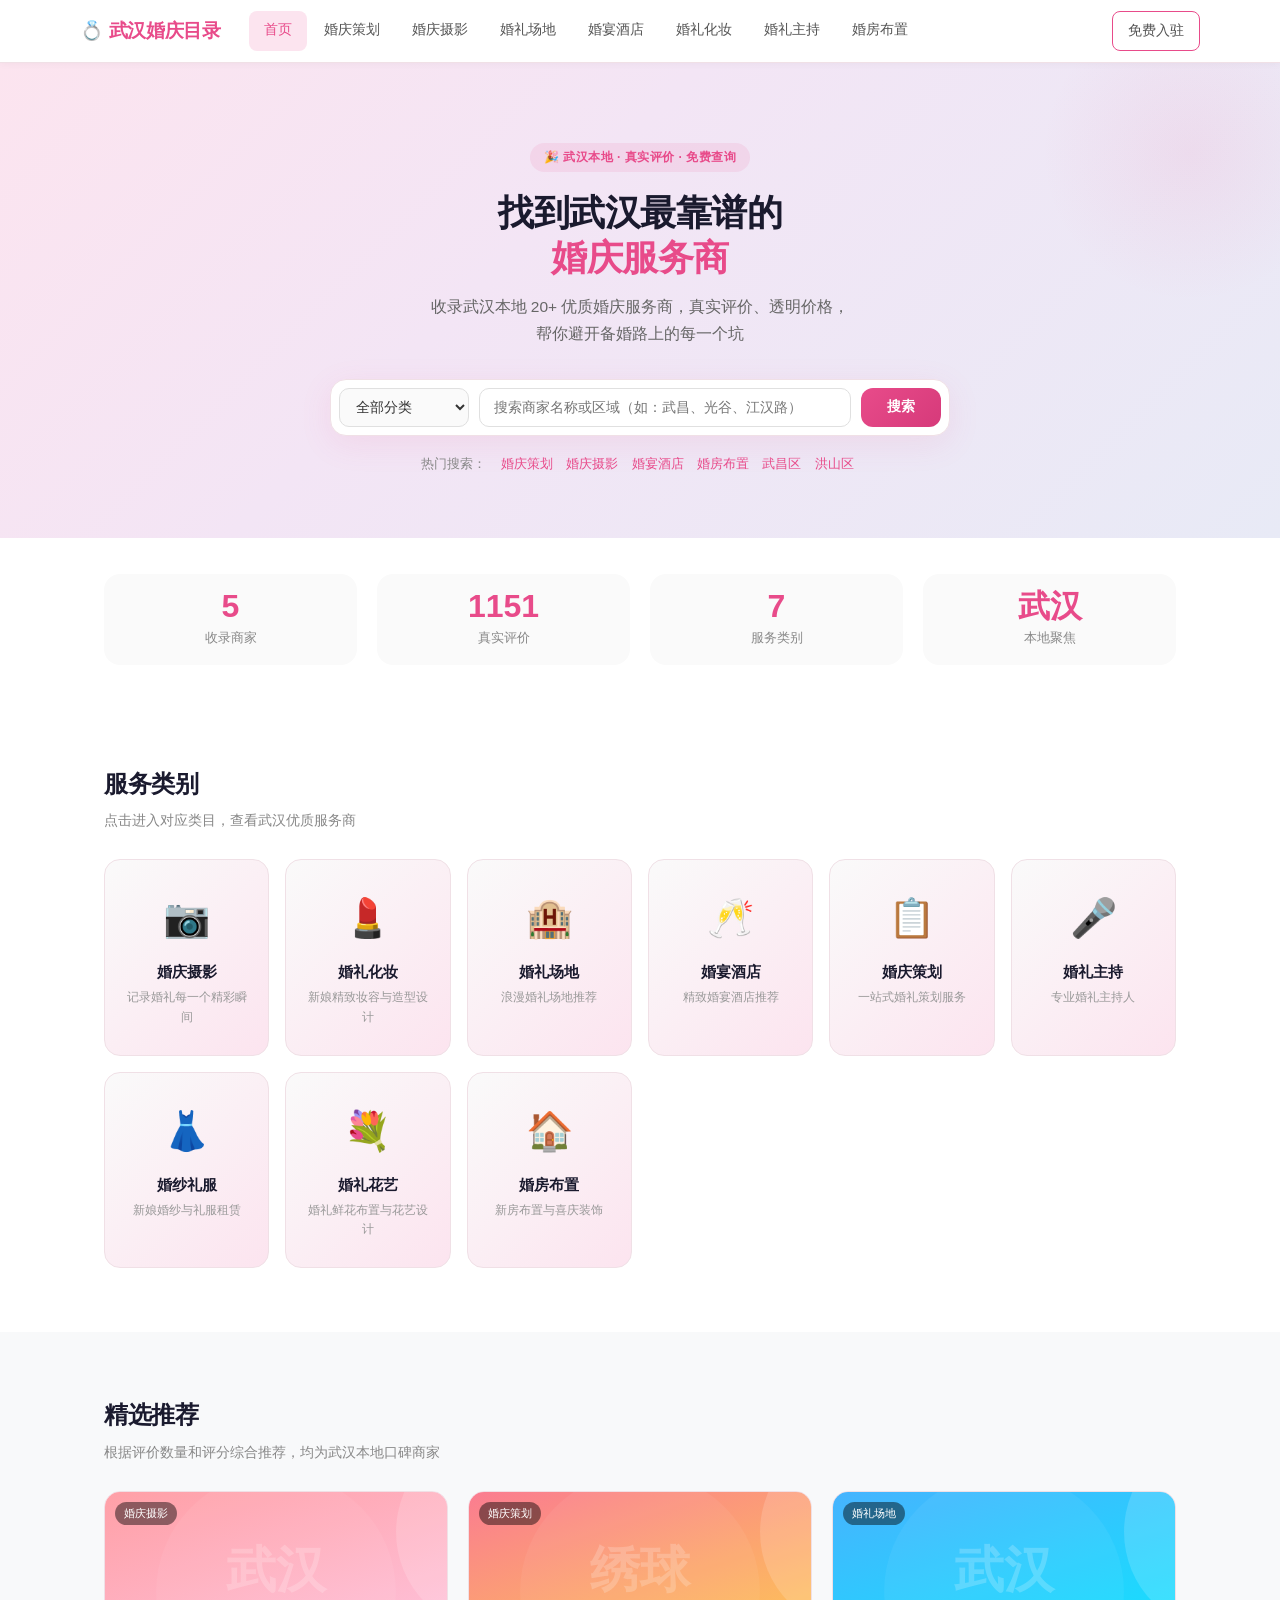
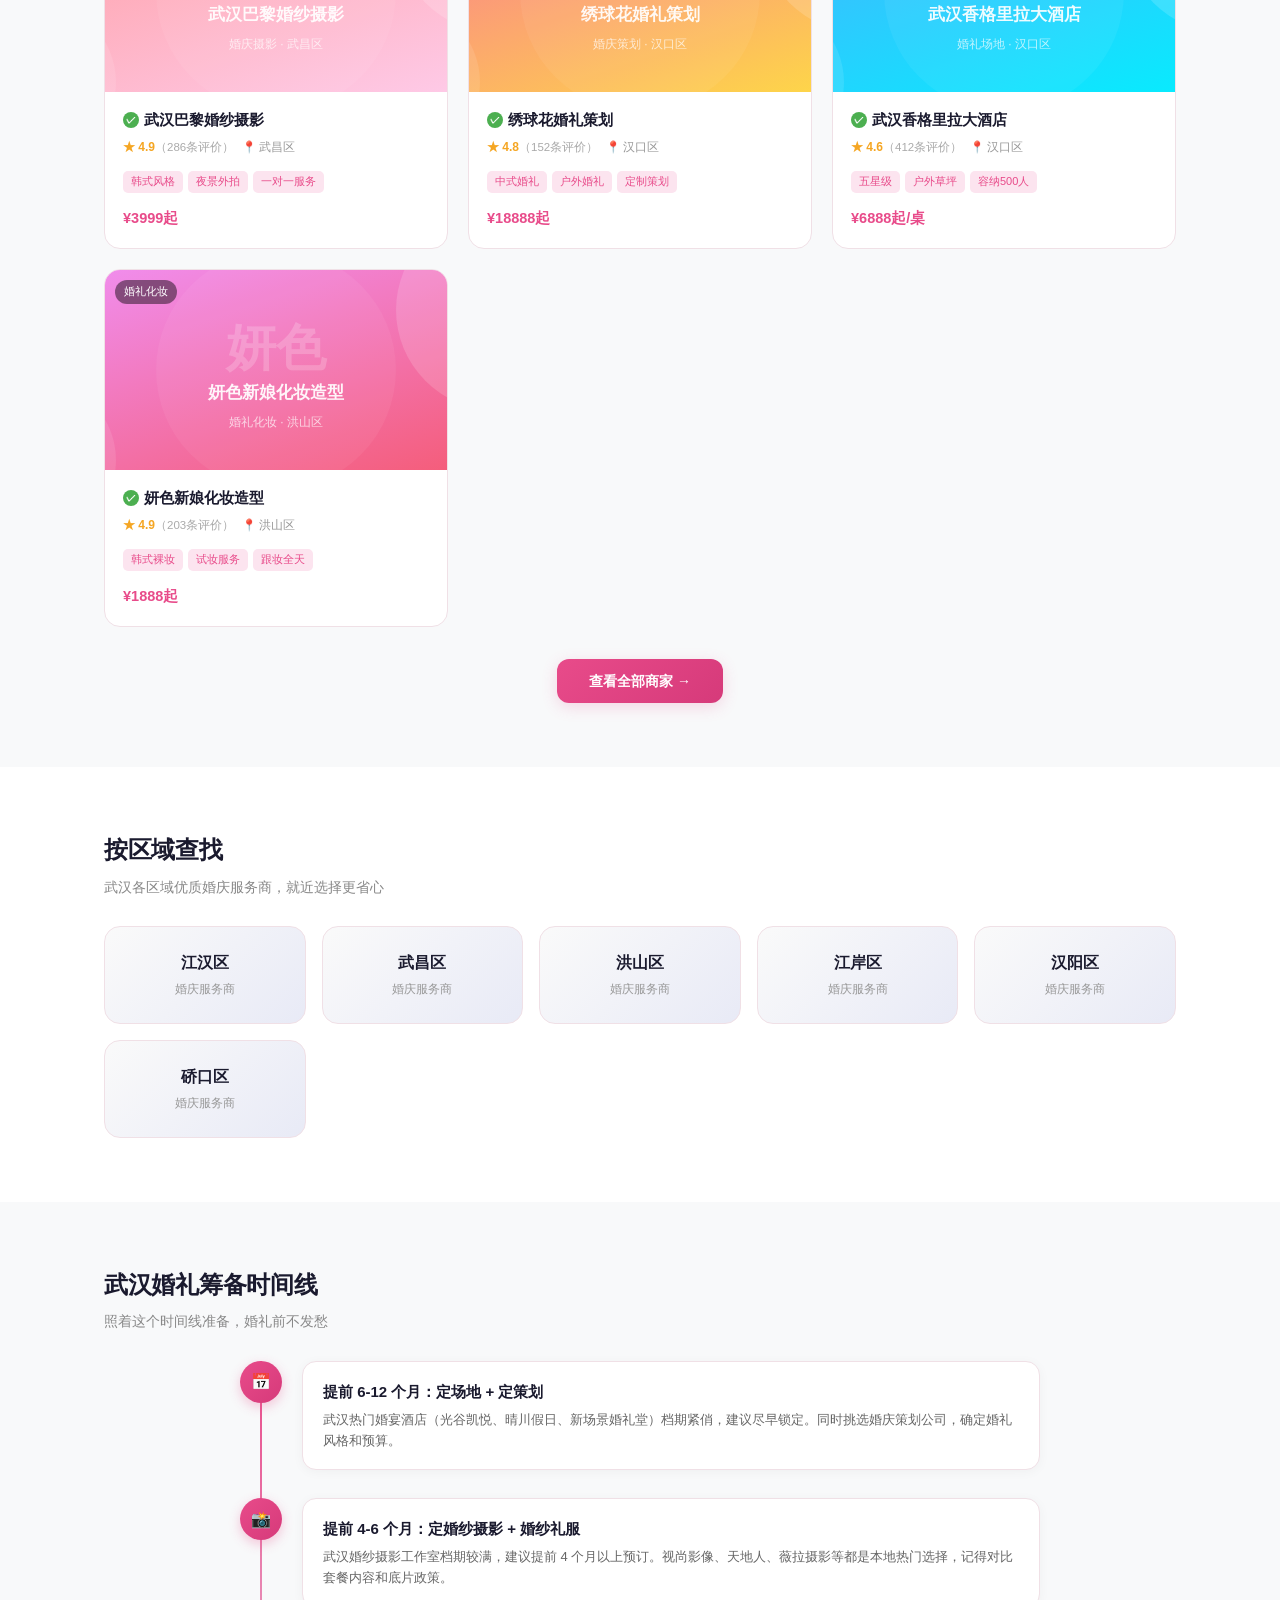
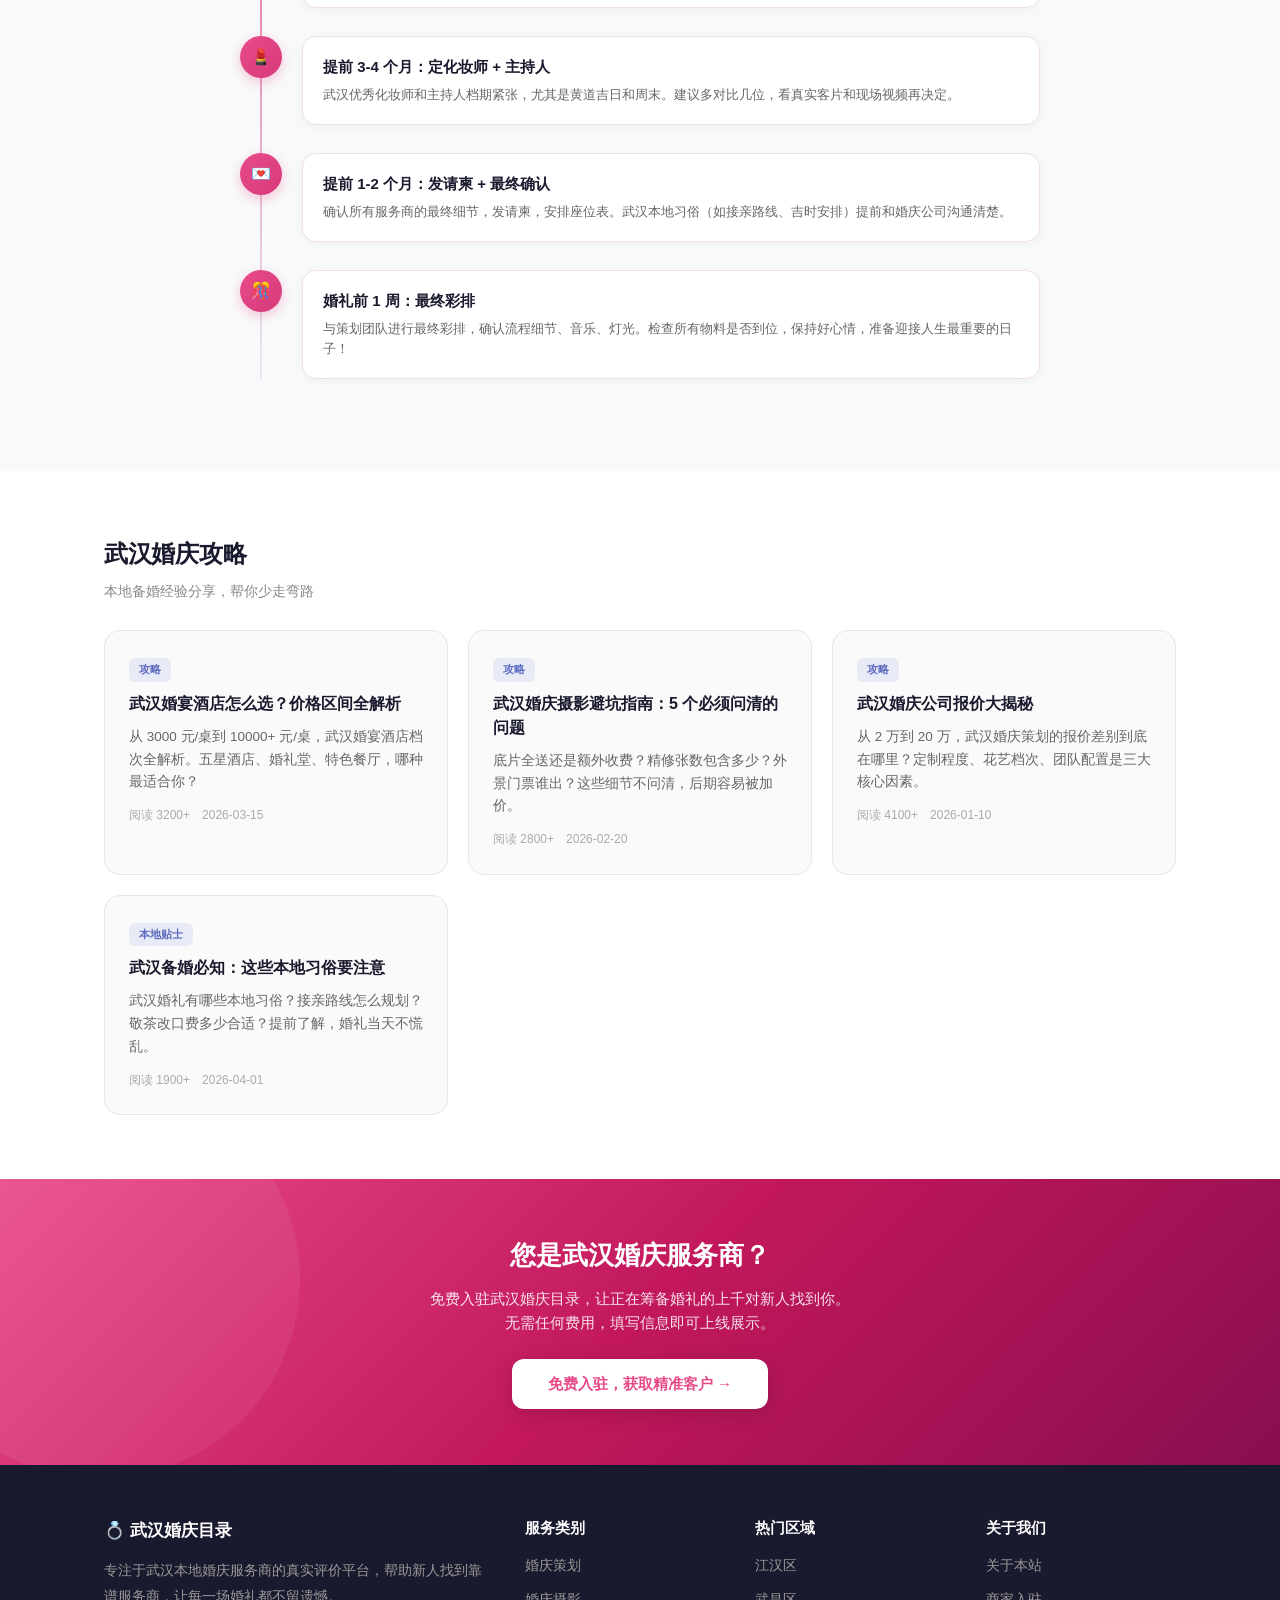
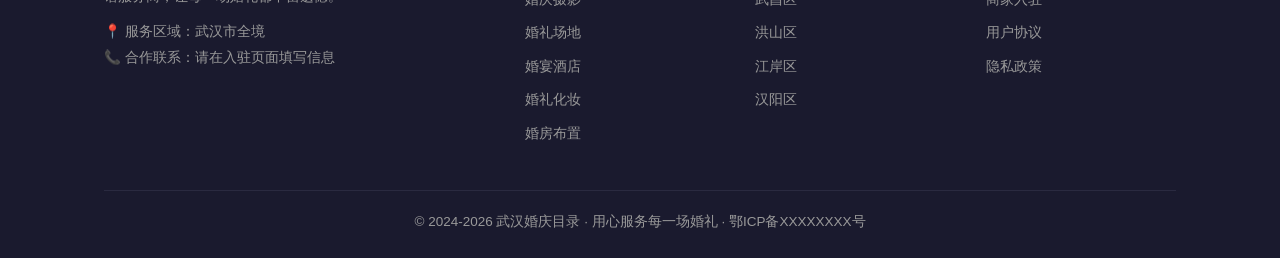
==== commit 902b05cd: "feat: 新增「婚房布置」服务分类，含4家商家数据及全站入口" ====
--- a/index.html
+++ b/index.html
@@ -22,7 +22,7 @@
       <a href="pages/category.html?cat=hotel">婚宴酒店</a>
       <a href="pages/category.html?cat=makeup">婚礼化妆</a>
       <a href="pages/category.html?cat=host">婚礼主持</a>
-    </div>
+      <a href="pages/category.html?cat=new-house">婚房布置</a>
     <div class="nav-actions">
       <a href="pages/submit.html" class="btn-outline">免费入驻</a>
       <button class="hamburger" onclick="toggleMenu()" aria-label="菜单">☰</button>
@@ -46,6 +46,7 @@
         <option value="hotel">婚宴酒店</option>
         <option value="host">婚礼主持</option>
         <option value="dress">婚纱礼服</option>
+        <option value="new-house">婚房布置</option>
       </select>
       <input type="text" id="search-keyword" placeholder="搜索商家名称或区域（如：武昌、光谷、江汉路）" class="search-input">
       <button class="btn-search" onclick="doSearch()">搜索</button>
@@ -55,6 +56,7 @@
       <a href="pages/category.html?cat=planner">婚庆策划</a>
       <a href="pages/category.html?cat=photography">婚庆摄影</a>
       <a href="pages/category.html?cat=hotel">婚宴酒店</a>
+      <a href="pages/category.html?cat=new-house">婚房布置</a>
       <a href="pages/category.html?district=武昌区">武昌区</a>
       <a href="pages/category.html?district=洪山区">洪山区</a>
     </div>
@@ -73,7 +75,7 @@
       <div class="stat-label">真实评价</div>
     </div>
     <div class="stat-item">
-      <div class="stat-num">6</div>
+      <div class="stat-num">7</div>
       <div class="stat-label">服务类别</div>
     </div>
     <div class="stat-item">
@@ -244,6 +246,7 @@
           <li><a href="pages/category.html?cat=venue">婚礼场地</a></li>
           <li><a href="pages/category.html?cat=hotel">婚宴酒店</a></li>
           <li><a href="pages/category.html?cat=makeup">婚礼化妆</a></li>
+          <li><a href="pages/category.html?cat=new-house">婚房布置</a></li>
         </ul>
       </div>
       <div>
--- a/css/style.css
+++ b/css/style.css
@@ -62,21 +62,67 @@
 /* ===== 精选商家 ===== */
 .featured { padding: 64px 24px; background: #f8f9fa; }
 .vendor-grid { display: grid; grid-template-columns: repeat(auto-fill, minmax(280px, 1fr)); gap: 20px; }
-.vendor-card { background: #fff; border-radius: 16px; overflow: hidden; border: 1px solid #f0e0e6; transition: all .25s; cursor: pointer; }
-.vendor-card:hover { box-shadow: 0 8px 28px rgba(0,0,0,.08); transform: translateY(-4px); border-color: #e84b8a; }
+.vendor-card { background: #fff; border-radius: 16px; overflow: hidden; border: 1px solid #f0e0e6; transition: all .25s; cursor: pointer; display: flex; flex-direction: column; }
+.vendor-card:hover { box-shadow: 0 8px 28px rgba(0,0,0,.1); transform: translateY(-5px); border-color: #e84b8a; }
+
+/* 图片容器 */
+.vendor-img-wrap { width: 100%; height: 200px; position: relative; overflow: hidden; background: linear-gradient(135deg, #fce4ef, #f3e5f5); flex-shrink: 0; }
+.vendor-thumb { width: 100%; height: 100%; object-fit: cover; display: block; transition: transform .4s ease; }
+.vendor-card:hover .vendor-thumb { transform: scale(1.06); }
+.vendor-img-fallback { width: 100%; height: 100%; display: flex; align-items: center; justify-content: center; font-size: 52px; opacity: .35; position: absolute; top: 0; left: 0; }
+.vendor-cat-badge { position: absolute; top: 10px; left: 10px; background: rgba(0,0,0,.45); color: #fff; font-size: 11px; padding: 3px 9px; border-radius: 20px; backdrop-filter: blur(4px); font-weight: 500; }
+
+/* 保留旧 .vendor-img 兼容性 */
 .vendor-img { width: 100%; height: 200px; background: linear-gradient(135deg, #fce4ef, #f3e5f5); display: flex; align-items: center; justify-content: center; color: #ccc; font-size: 13px; position: relative; overflow: hidden; }
-.vendor-img .img-placeholder { font-size: 48px; opacity: .3; }
-.vendor-body { padding: 16px 18px 18px; }
-.vendor-name { font-size: 15.5px; font-weight: 700; margin-bottom: 6px; color: #1a1a2e; }
-.vendor-meta { font-size: 12.5px; color: #888; margin-bottom: 8px; display: flex; align-items: center; gap: 10px; flex-wrap: wrap; }
-.vendor-price { color: #e84b8a; font-weight: 700; font-size: 14.5px; }
-.vendor-rating { color: #f5a623; font-size: 13px; font-weight: 600; }
-.vendor-tags { display: flex; gap: 6px; flex-wrap: wrap; margin-top: 10px; }
-.vendor-tag { font-size: 11px; padding: 3px 9px; background: #fce4ef; color: #e84b8a; border-radius: 6px; font-weight: 500; }
+
+.vendor-body { padding: 16px 18px 18px; flex: 1; display: flex; flex-direction: column; }
+.vendor-name { font-size: 15px; font-weight: 700; margin-bottom: 6px; color: #1a1a2e; display: flex; align-items: center; gap: 5px; }
+.verified-icon { display: inline-flex; align-items: center; justify-content: center; width: 16px; height: 16px; background: #4caf50; color: #fff; border-radius: 50%; font-size: 10px; font-weight: 700; flex-shrink: 0; }
+.vendor-meta { font-size: 12px; color: #888; margin-bottom: 8px; display: flex; align-items: center; gap: 8px; flex-wrap: wrap; }
+.vendor-rating { color: #f5a623; font-weight: 600; }
+.vendor-rating em { font-style: normal; color: #aaa; font-weight: 400; font-size: 11.5px; }
+.vendor-district-tag { color: #999; font-size: 11.5px; }
+.vendor-price { color: #e84b8a; font-weight: 700; font-size: 14.5px; margin-top: auto; padding-top: 8px; }
+.vendor-tags { display: flex; gap: 5px; flex-wrap: wrap; margin: 6px 0; }
+.vendor-tag { font-size: 11px; padding: 2px 8px; background: #fce4ef; color: #e84b8a; border-radius: 5px; font-weight: 500; }
 .vendor-district { font-size: 12px; color: #aaa; }
 .section-more { text-align: center; margin-top: 32px; }
 .btn-primary { display: inline-block; padding: 11px 32px; background: linear-gradient(135deg, #e84b8a, #d63a7a); color: #fff; border-radius: 12px; font-size: 14px; font-weight: 600; transition: all .2s; box-shadow: 0 4px 16px rgba(232,75,138,.2); }
 .btn-primary:hover { transform: translateY(-2px); box-shadow: 0 6px 20px rgba(232,75,138,.3); }
+
+/* 详情页图片画廊 */
+.gallery-main-img { width: 100%; height: 100%; object-fit: cover; display: block; }
+.gallery-main-fallback { width: 100%; height: 100%; display: flex; align-items: center; justify-content: center; font-size: 64px; opacity: .3; background: linear-gradient(135deg, #fce4ef, #f3e5f5); }
+.sub-imgs-row { display: grid; grid-template-columns: repeat(4, 1fr); gap: 8px; margin-top: 8px; }
+.gallery-sub-img { width: 100%; height: 80px; object-fit: cover; border-radius: 8px; cursor: pointer; transition: opacity .2s; }
+.gallery-sub-img:hover { opacity: .85; }
+
+/* ===== 商家详情页 ===== */
+.vendor-detail { padding: 40px 24px 60px; }
+.vendor-gallery { margin-bottom: 32px; }
+.main-img { width: 100%; height: 420px; border-radius: 18px; overflow: hidden; background: linear-gradient(135deg, #fce4ef, #f3e5f5); }
+.sub-imgs-row { display: grid; grid-template-columns: repeat(4, 1fr); gap: 10px; margin-top: 10px; }
+.gallery-main-img { width: 100%; height: 100%; object-fit: cover; display: block; }
+.gallery-main-fallback { width: 100%; height: 100%; display: flex; align-items: center; justify-content: center; font-size: 64px; opacity: .3; }
+.gallery-sub-img { width: 100%; height: 90px; object-fit: cover; border-radius: 10px; cursor: pointer; transition: opacity .2s, transform .2s; }
+.gallery-sub-img:hover { opacity: .85; transform: scale(1.03); }
+.vendor-info { margin-bottom: 32px; }
+.vendor-info h1 { font-size: 24px; font-weight: 800; margin-bottom: 10px; display: flex; align-items: center; gap: 8px; flex-wrap: wrap; }
+.info-rating { color: #f5a623; font-size: 15px; font-weight: 600; margin-bottom: 12px; }
+.info-meta { font-size: 14px; color: #666; margin-bottom: 7px; line-height: 1.6; }
+.info-price { font-size: 22px; font-weight: 800; color: #e84b8a; margin: 14px 0; }
+.btn-contact { display: inline-block; padding: 12px 32px; background: linear-gradient(135deg, #e84b8a, #d63a7a); color: #fff; border: none; border-radius: 12px; font-size: 15px; font-weight: 600; cursor: pointer; transition: all .2s; margin-top: 8px; }
+.btn-contact:hover { transform: translateY(-2px); box-shadow: 0 6px 20px rgba(232,75,138,.3); }
+.detail-section { margin: 32px 0; padding: 28px; background: #fff; border-radius: 18px; border: 1px solid #f0e0e6; }
+.detail-section h2 { font-size: 17px; font-weight: 700; margin-bottom: 18px; padding-bottom: 12px; border-bottom: 1px solid #f0e0e6; }
+.review-card { padding: 16px; border: 1px solid #f5f0f5; border-radius: 12px; margin-bottom: 12px; background: #fafafa; }
+.review-author { font-size: 13.5px; font-weight: 600; color: #1a1a2e; margin-bottom: 4px; }
+.review-rating { color: #f5a623; font-size: 14px; margin-bottom: 6px; }
+.review-text { font-size: 13.5px; color: #666; line-height: 1.7; }
+.page-header { background: linear-gradient(135deg, #fce4ef 0%, #f3e5f5 100%); padding: 48px 24px 36px; }
+.page-header h1 { font-size: 28px; font-weight: 800; margin-bottom: 6px; }
+.page-header p { font-size: 14px; color: #888; }
+.filter-bar { background: #fff; padding: 16px 24px; border-bottom: 1px solid #f0e0e6; position: sticky; top: 62px; z-index: 10; box-shadow: 0 2px 8px rgba(0,0,0,.03); }
 
 /* ===== 区域查找 ===== */
 .districts { padding: 64px 24px; background: #fff; }
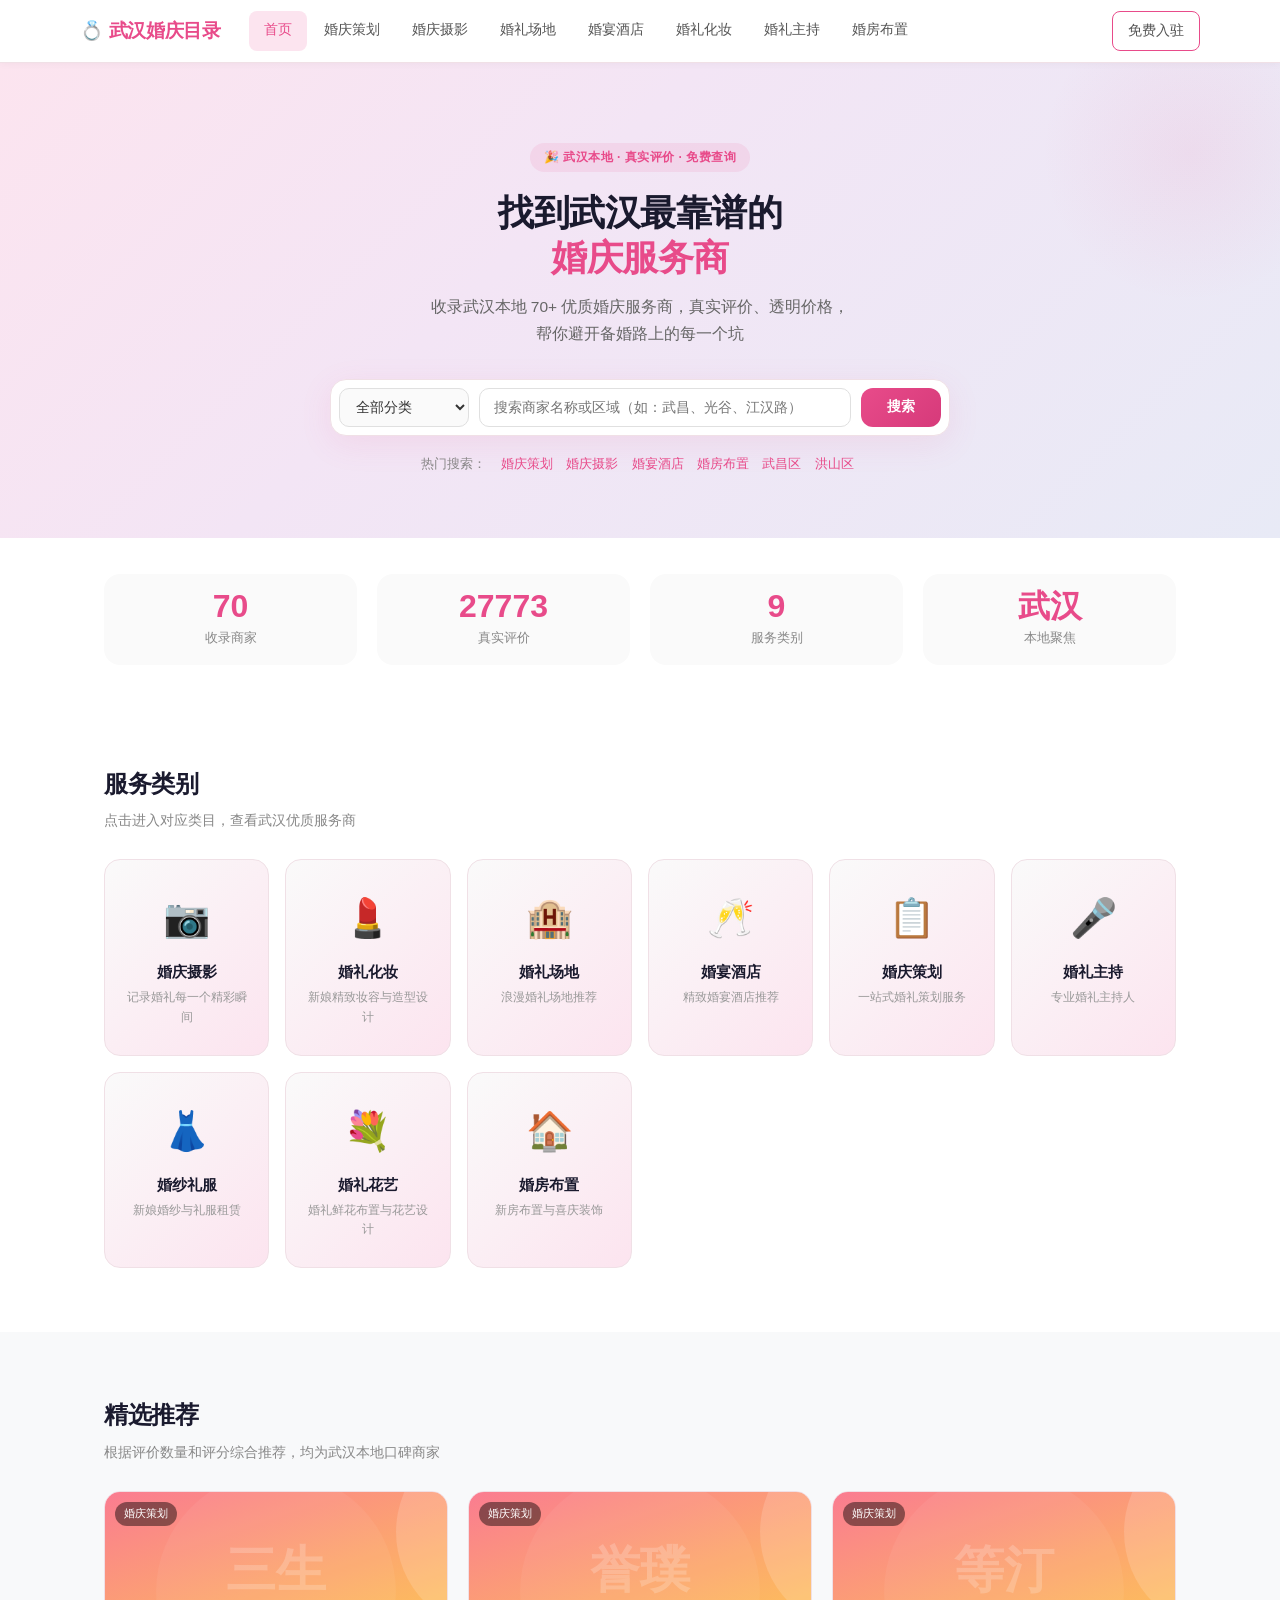
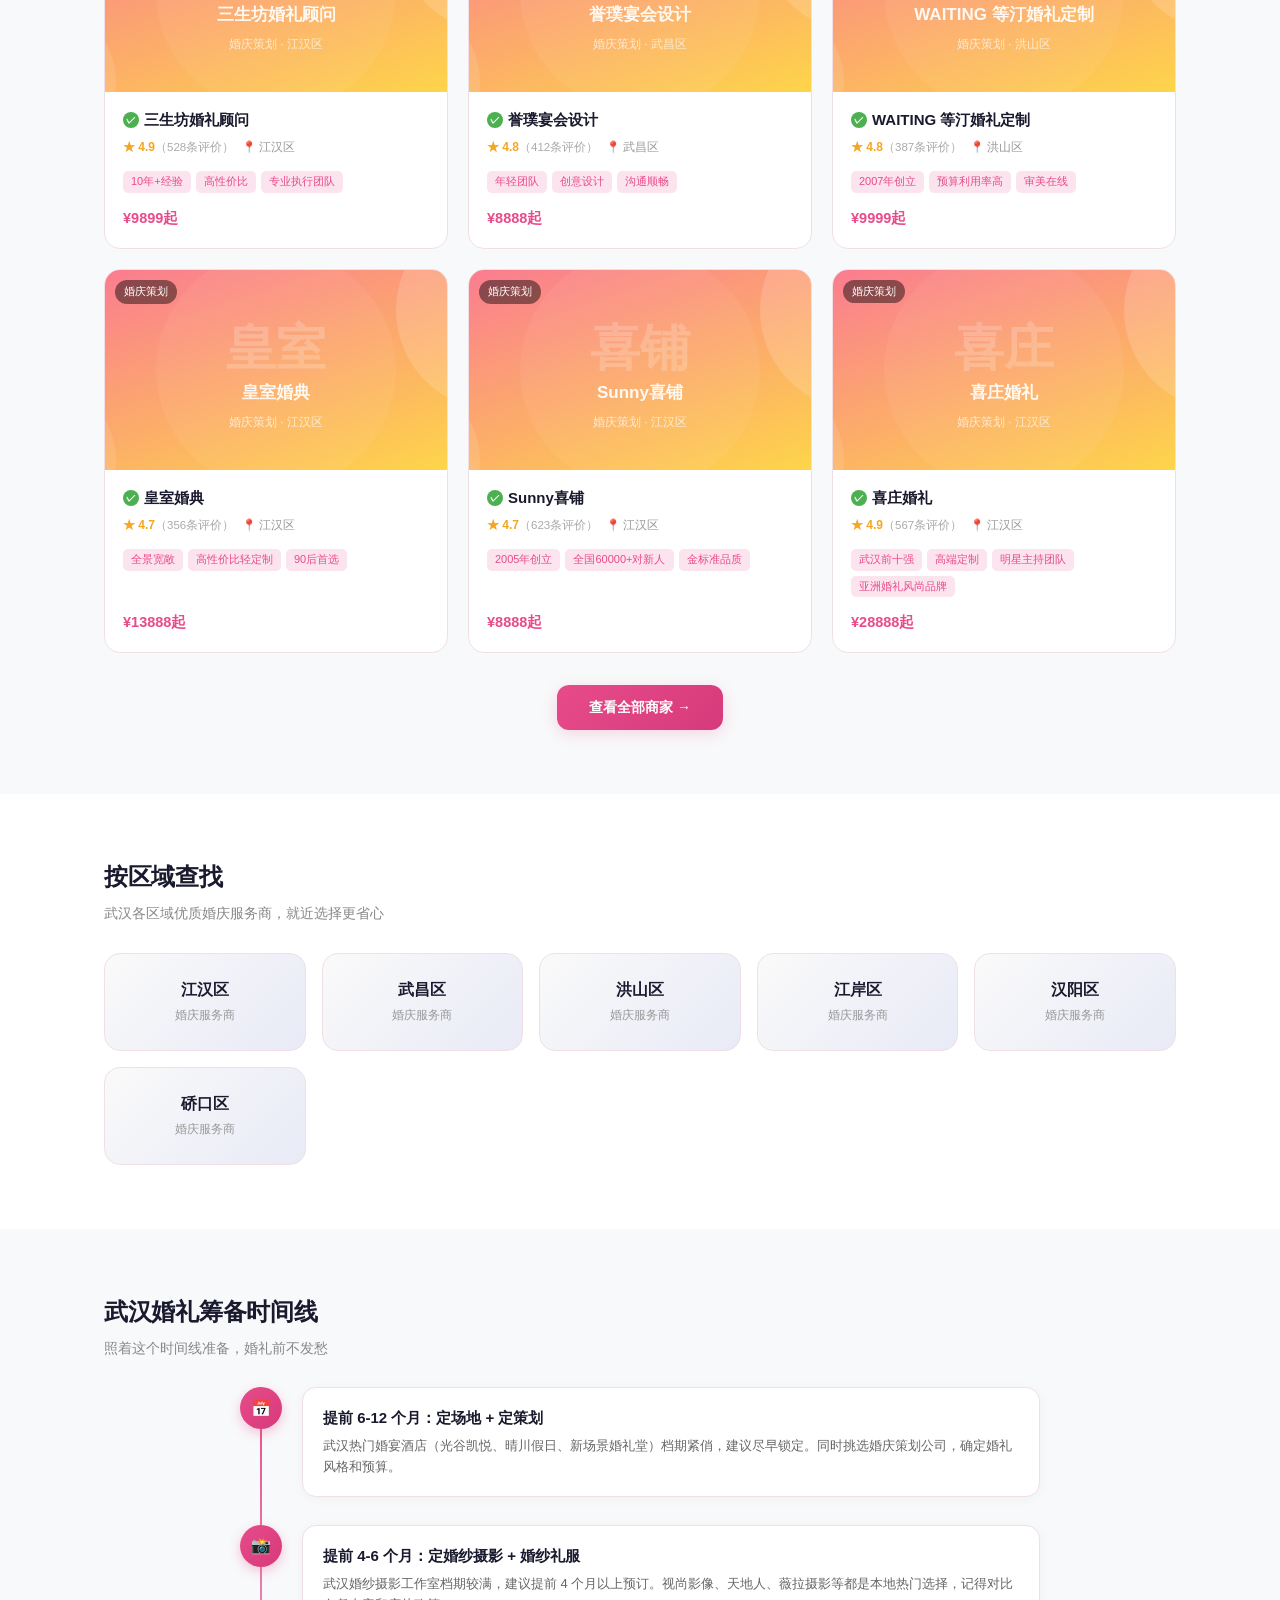
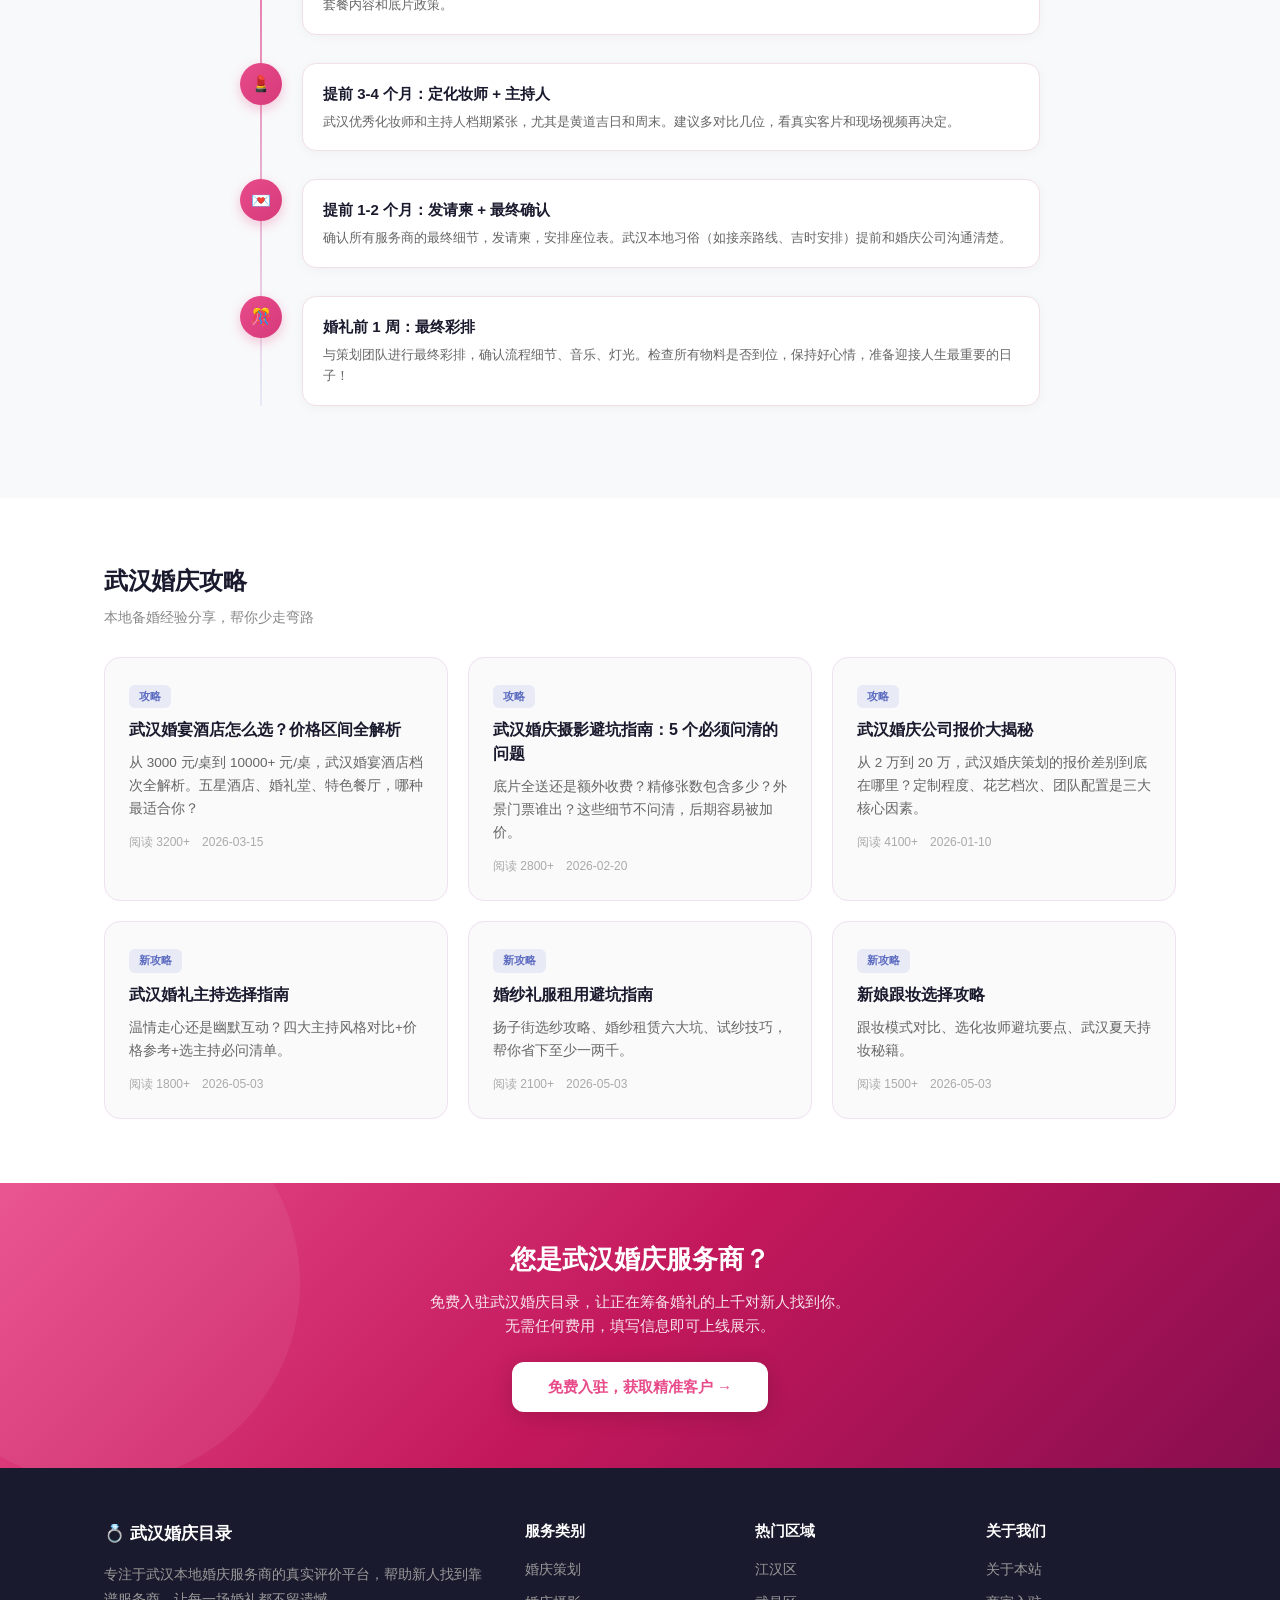
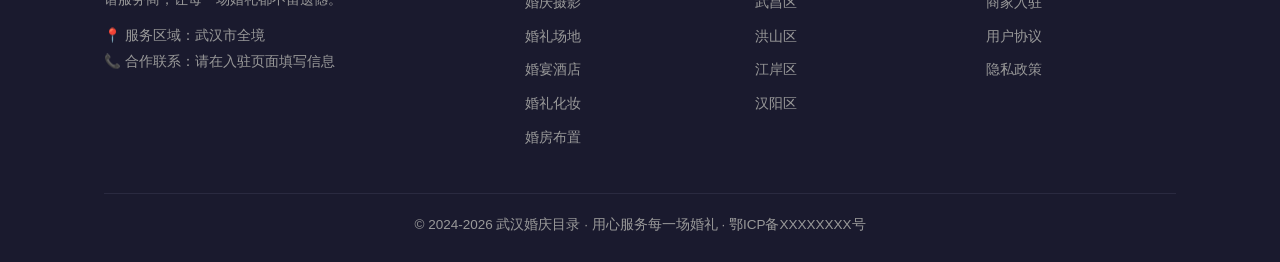
==== commit c221465a: "feat: 扩充至70家商家 + 新增4篇攻略章节 + 搜索功能优化 - 商家数据从40家扩充至70家，覆盖9大分类 - 新增喜庄/飞凌/琥珀/绮丽/心语/星光等知名婚庆策划 - 新增天籁/ONLYA" ====
--- a/index.html
+++ b/index.html
@@ -4,7 +4,7 @@
   <meta charset="UTF-8">
   <meta name="viewport" content="width=device-width, initial-scale=1.0">
   <title>武汉婚庆服务商目录 — 找婚庆、摄影、化妆、场地一站式平台</title>
-  <meta name="description" content="武汉婚庆服务商目录，收录20+优质婚庆公司、摄影师、化妆师、婚礼场地，真实评价助你选对服务商。">
+  <meta name="description" content="武汉婚庆服务商目录，收录70+优质婚庆公司、摄影师、化妆师、婚礼场地，真实评价助你选对服务商。">
   <meta name="keywords" content="武汉婚庆,武汉婚礼摄影,武汉婚庆公司,武汉婚礼化妆,武汉婚礼场地,武汉婚宴酒店">
   <link rel="stylesheet" href="css/style.css">
 </head>
@@ -35,7 +35,7 @@
   <div class="hero-inner">
     <div class="hero-badge">🎉 武汉本地 · 真实评价 · 免费查询</div>
     <h1>找到武汉最靠谱的<br><span>婚庆服务商</span></h1>
-    <p class="hero-sub">收录武汉本地 20+ 优质婚庆服务商，真实评价、透明价格，<br>帮你避开备婚路上的每一个坑</p>
+    <p class="hero-sub">收录武汉本地 70+ 优质婚庆服务商，真实评价、透明价格，<br>帮你避开备婚路上的每一个坑</p>
     <div class="search-box">
       <select id="search-cat" class="search-select">
         <option value="">全部分类</option>
@@ -75,7 +75,7 @@
       <div class="stat-label">真实评价</div>
     </div>
     <div class="stat-item">
-      <div class="stat-num">7</div>
+      <div class="stat-num">9</div>
       <div class="stat-label">服务类别</div>
     </div>
     <div class="stat-item">
@@ -189,29 +189,41 @@
     <h2 class="section-title">武汉婚庆攻略</h2>
     <p class="section-desc">本地备婚经验分享，帮你少走弯路</p>
     <div class="guide-grid">
-      <a href="#" class="guide-card">
+      <a href="pages/guide.html#hotel-guide" class="guide-card">
         <div class="guide-tag">攻略</div>
         <h3>武汉婚宴酒店怎么选？价格区间全解析</h3>
         <p>从 3000 元/桌到 10000+ 元/桌，武汉婚宴酒店档次全解析。五星酒店、婚礼堂、特色餐厅，哪种最适合你？</p>
         <div class="guide-meta"><span>阅读 3200+</span><span>2026-03-15</span></div>
       </a>
-      <a href="#" class="guide-card">
+      <a href="pages/guide.html#photo-guide" class="guide-card">
         <div class="guide-tag">攻略</div>
         <h3>武汉婚庆摄影避坑指南：5 个必须问清的问题</h3>
         <p>底片全送还是额外收费？精修张数包含多少？外景门票谁出？这些细节不问清，后期容易被加价。</p>
         <div class="guide-meta"><span>阅读 2800+</span><span>2026-02-20</span></div>
       </a>
-      <a href="#" class="guide-card">
+      <a href="pages/guide.html#planner-guide" class="guide-card">
         <div class="guide-tag">攻略</div>
         <h3>武汉婚庆公司报价大揭秘</h3>
         <p>从 2 万到 20 万，武汉婚庆策划的报价差别到底在哪里？定制程度、花艺档次、团队配置是三大核心因素。</p>
         <div class="guide-meta"><span>阅读 4100+</span><span>2026-01-10</span></div>
       </a>
-      <a href="#" class="guide-card">
-        <div class="guide-tag">本地贴士</div>
-        <h3>武汉备婚必知：这些本地习俗要注意</h3>
-        <p>武汉婚礼有哪些本地习俗？接亲路线怎么规划？敬茶改口费多少合适？提前了解，婚礼当天不慌乱。</p>
-        <div class="guide-meta"><span>阅读 1900+</span><span>2026-04-01</span></div>
+      <a href="pages/guide.html#host-guide" class="guide-card">
+        <div class="guide-tag">新攻略</div>
+        <h3>武汉婚礼主持选择指南</h3>
+        <p>温情走心还是幽默互动？四大主持风格对比+价格参考+选主持必问清单。</p>
+        <div class="guide-meta"><span>阅读 1800+</span><span>2026-05-03</span></div>
+      </a>
+      <a href="pages/guide.html#dress-guide" class="guide-card">
+        <div class="guide-tag">新攻略</div>
+        <h3>婚纱礼服租用避坑指南</h3>
+        <p>扬子街选纱攻略、婚纱租赁六大坑、试纱技巧，帮你省下至少一两千。</p>
+        <div class="guide-meta"><span>阅读 2100+</span><span>2026-05-03</span></div>
+      </a>
+      <a href="pages/guide.html#makeup-guide" class="guide-card">
+        <div class="guide-tag">新攻略</div>
+        <h3>新娘跟妆选择攻略</h3>
+        <p>跟妆模式对比、选化妆师避坑要点、武汉夏天持妆秘籍。</p>
+        <div class="guide-meta"><span>阅读 1500+</span><span>2026-05-03</span></div>
       </a>
     </div>
   </div>
--- a/css/style.css
+++ b/css/style.css
@@ -37,6 +37,24 @@
 .quick-tags span { margin-right: 6px; }
 .quick-tags a { color: #e84b8a; margin: 0 5px; font-weight: 500; }
 .quick-tags a:hover { text-decoration: underline; }
+
+/* ===== 搜索建议下拉框 ===== */
+.search-suggestions { position: absolute; top: 100%; left: 0; right: 0; margin-top: 6px; background: #fff; border-radius: 14px; box-shadow: 0 8px 32px rgba(0,0,0,.12); border: 1px solid #f0e0e6; z-index: 200; max-height: 400px; overflow-y: auto; display: none; }
+.search-suggestions::-webkit-scrollbar { width: 4px; }
+.search-suggestions::-webkit-scrollbar-thumb { background: #ddd; border-radius: 4px; }
+.suggestion-group { padding: 8px 0; }
+.suggestion-group + .suggestion-group { border-top: 1px solid #f5f0f5; }
+.suggestion-label { font-size: 11px; color: #aaa; padding: 4px 16px 6px; font-weight: 600; text-transform: uppercase; letter-spacing: .5px; }
+.suggestion-item { display: flex; align-items: center; gap: 10px; padding: 10px 16px; cursor: pointer; font-size: 13.5px; color: #444; transition: background .15s; }
+.suggestion-item:hover { background: #fce4ef; }
+.suggestion-item em { font-style: normal; color: #999; font-size: 12px; margin-left: 4px; }
+.suggestion-item .hl { color: #e84b8a; font-weight: 700; background: rgba(232,75,138,.08); padding: 0 2px; border-radius: 2px; }
+.suggestion-item .del-history { margin-left: auto; color: #ccc; font-size: 12px; padding: 2px 6px; border-radius: 4px; transition: all .15s; }
+.suggestion-item .del-history:hover { background: #fee; color: #e84b8a; }
+.suggestion-item.clear-item { color: #e84b8a; font-weight: 500; justify-content: center; }
+.suggestion-item.clear-item:hover { background: #fce4ef; }
+.suggestion-empty { padding: 24px 16px; text-align: center; color: #bbb; font-size: 13px; }
+.search-box { position: relative; }
 
 /* ===== 数据概览 ===== */
 .stats { background: #fff; padding: 36px 24px; }
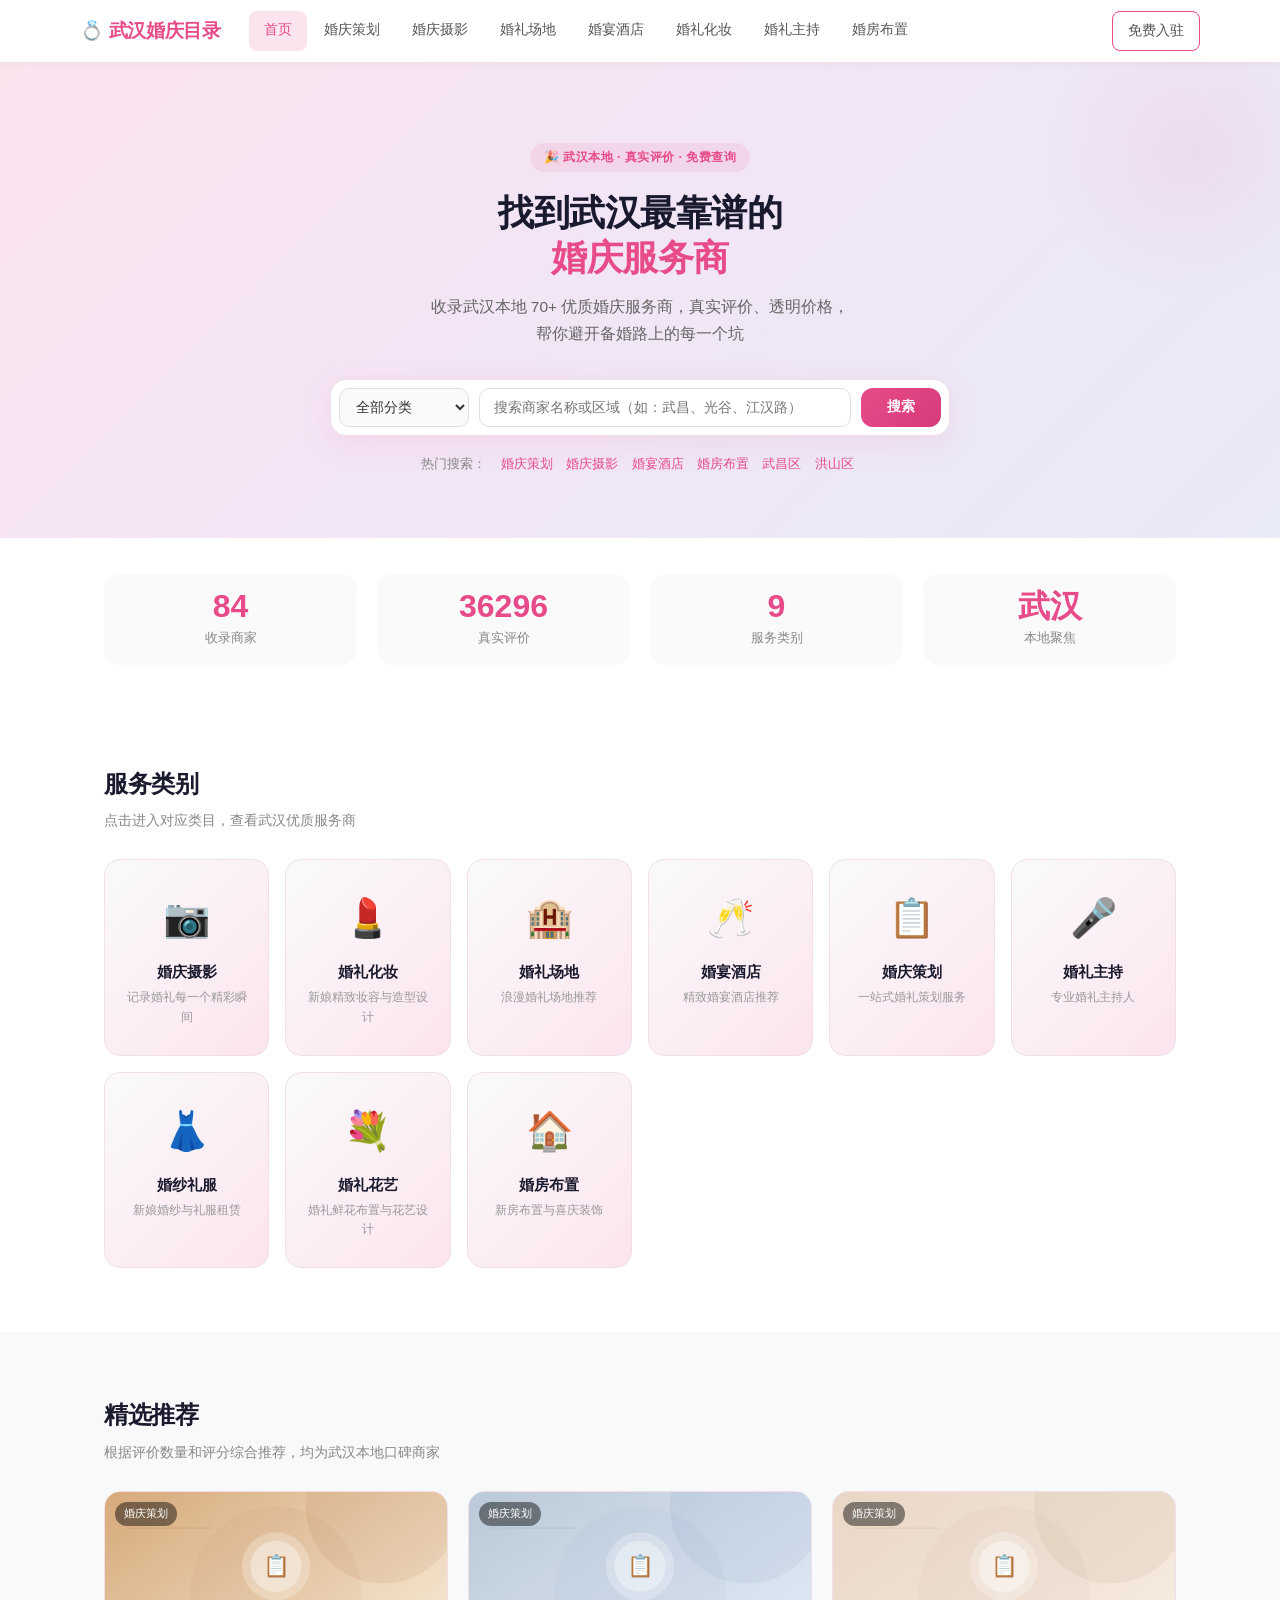
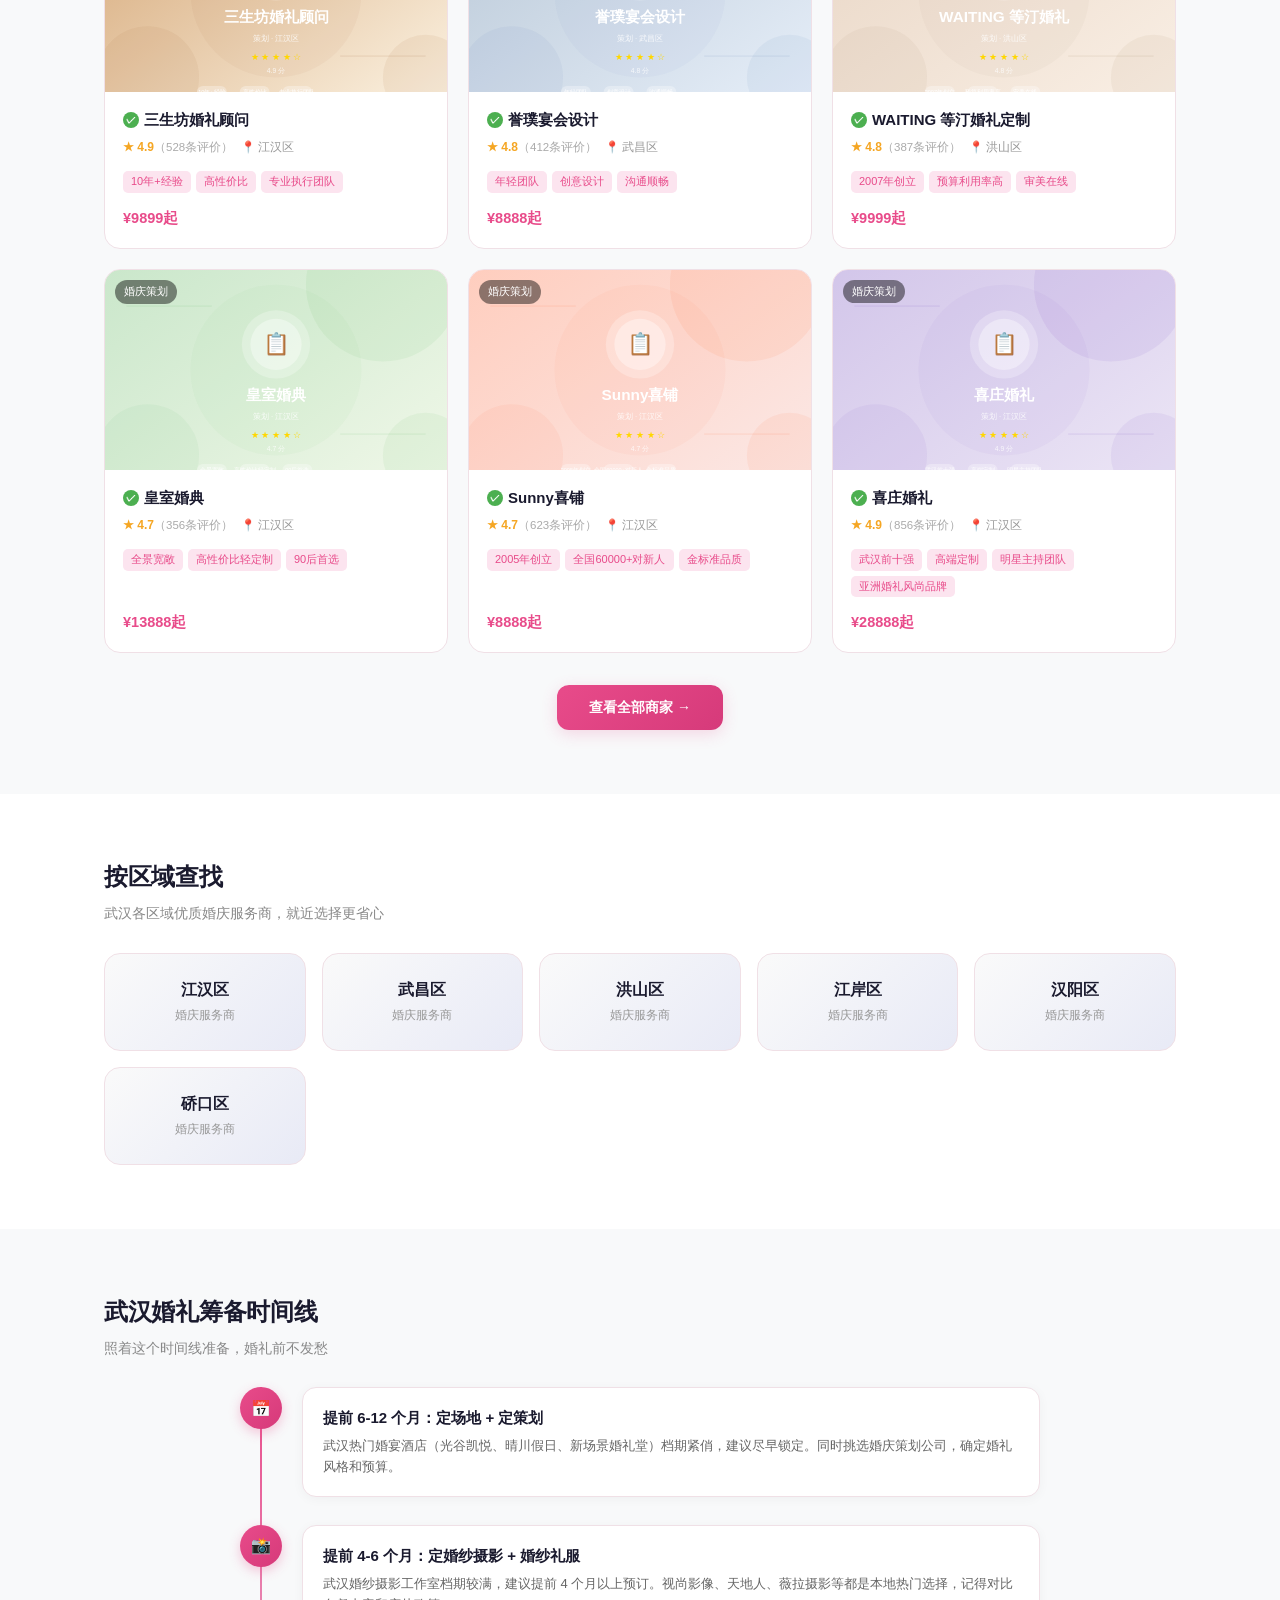
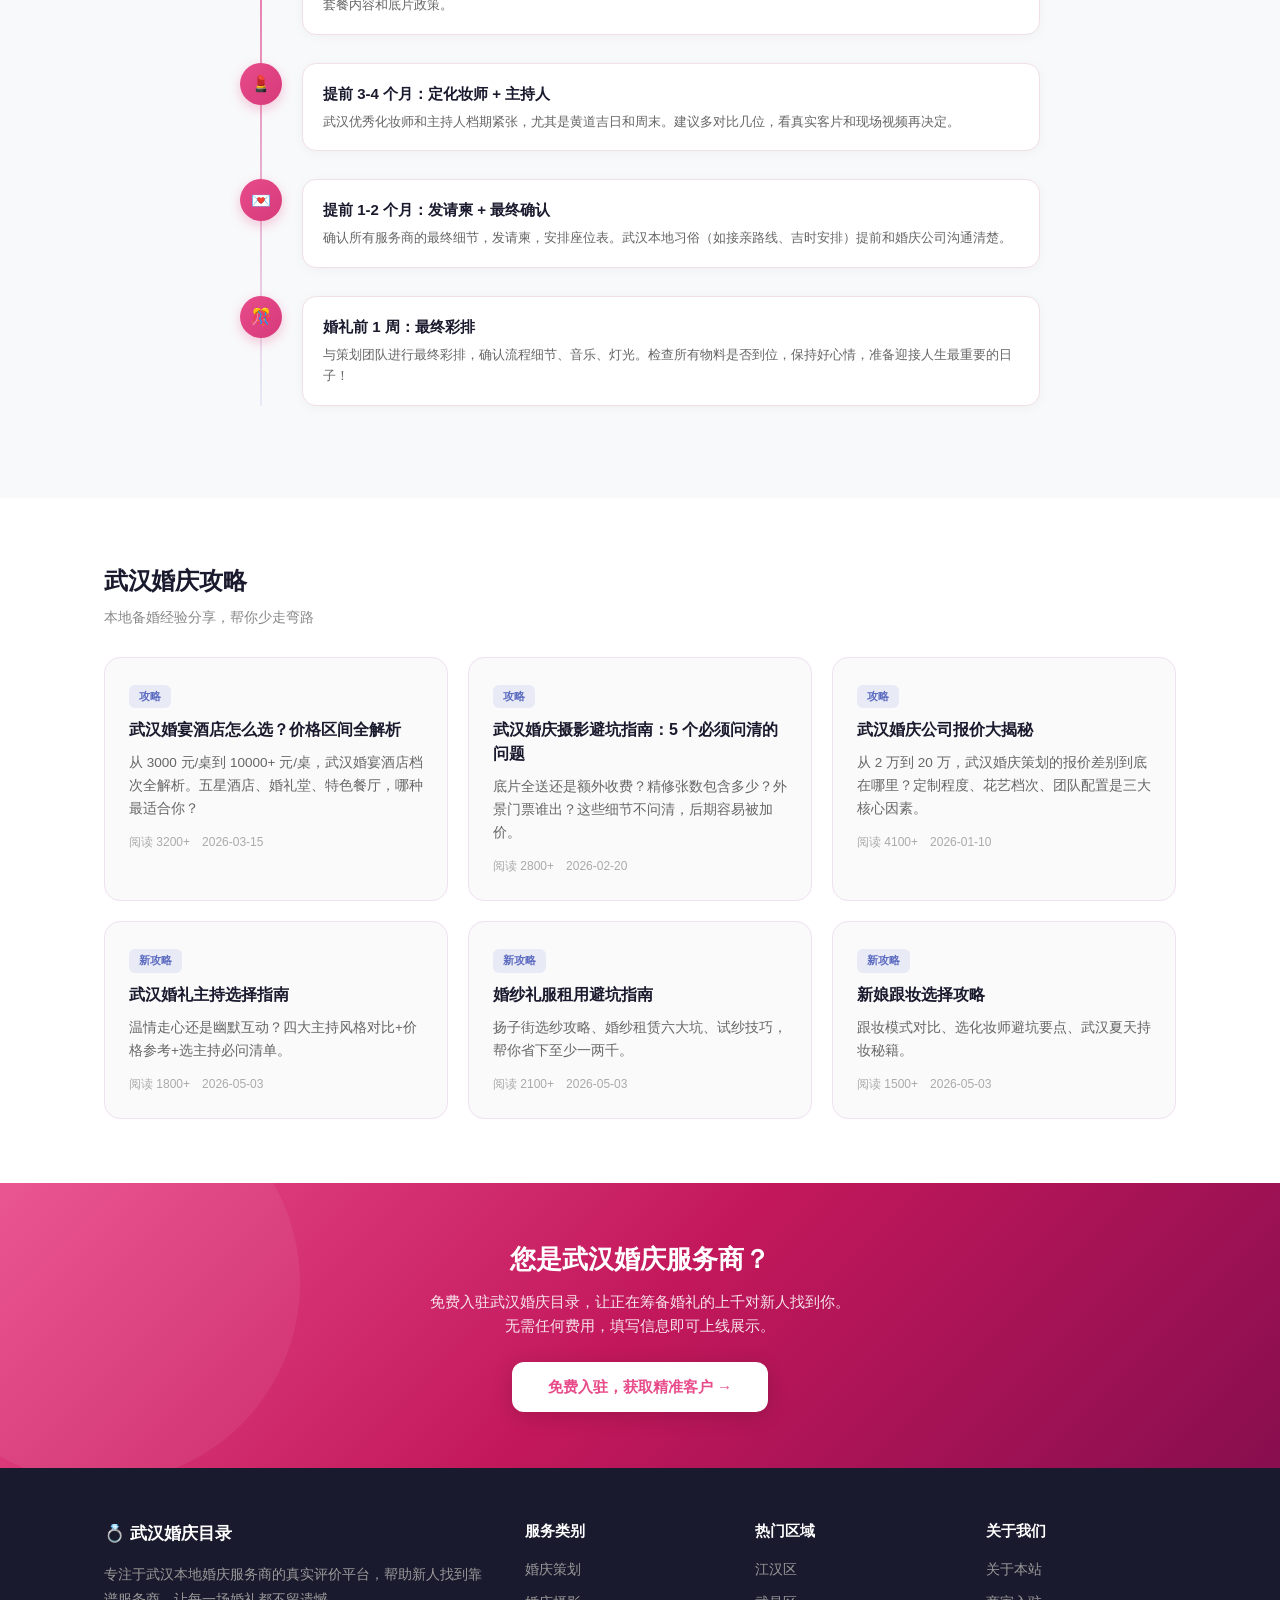
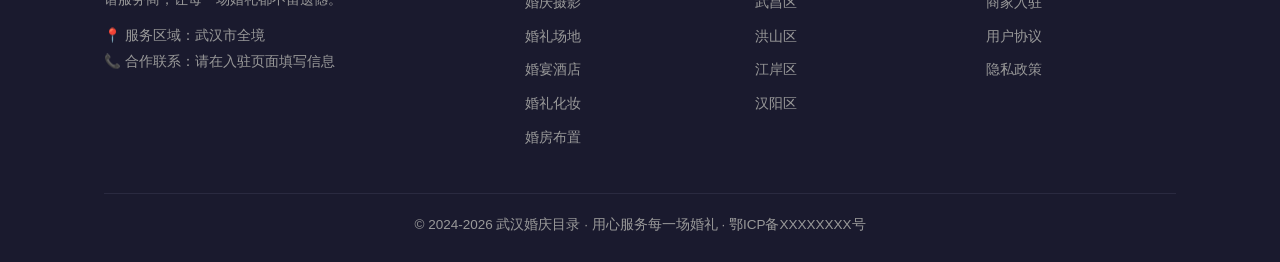
==== commit eae674d3: "feat: 配图系统 + 数据扩充到84家商家 - 新增本地SVG配图系统：84张主图 + 252张案例图，无需外网 - 通过WebFetch从买购网、城市惠、茄考网采集真实商家数据 - 更新8家现有" ====
--- a/index.html
+++ b/index.html
@@ -4,7 +4,7 @@
   <meta charset="UTF-8">
   <meta name="viewport" content="width=device-width, initial-scale=1.0">
   <title>武汉婚庆服务商目录 — 找婚庆、摄影、化妆、场地一站式平台</title>
-  <meta name="description" content="武汉婚庆服务商目录，收录70+优质婚庆公司、摄影师、化妆师、婚礼场地，真实评价助你选对服务商。">
+  <meta name="description" content="武汉婚庆服务商目录，收录80+优质婚庆公司、摄影师、化妆师、婚礼场地，真实评价助你选对服务商。">
   <meta name="keywords" content="武汉婚庆,武汉婚礼摄影,武汉婚庆公司,武汉婚礼化妆,武汉婚礼场地,武汉婚宴酒店">
   <link rel="stylesheet" href="css/style.css">
 </head>
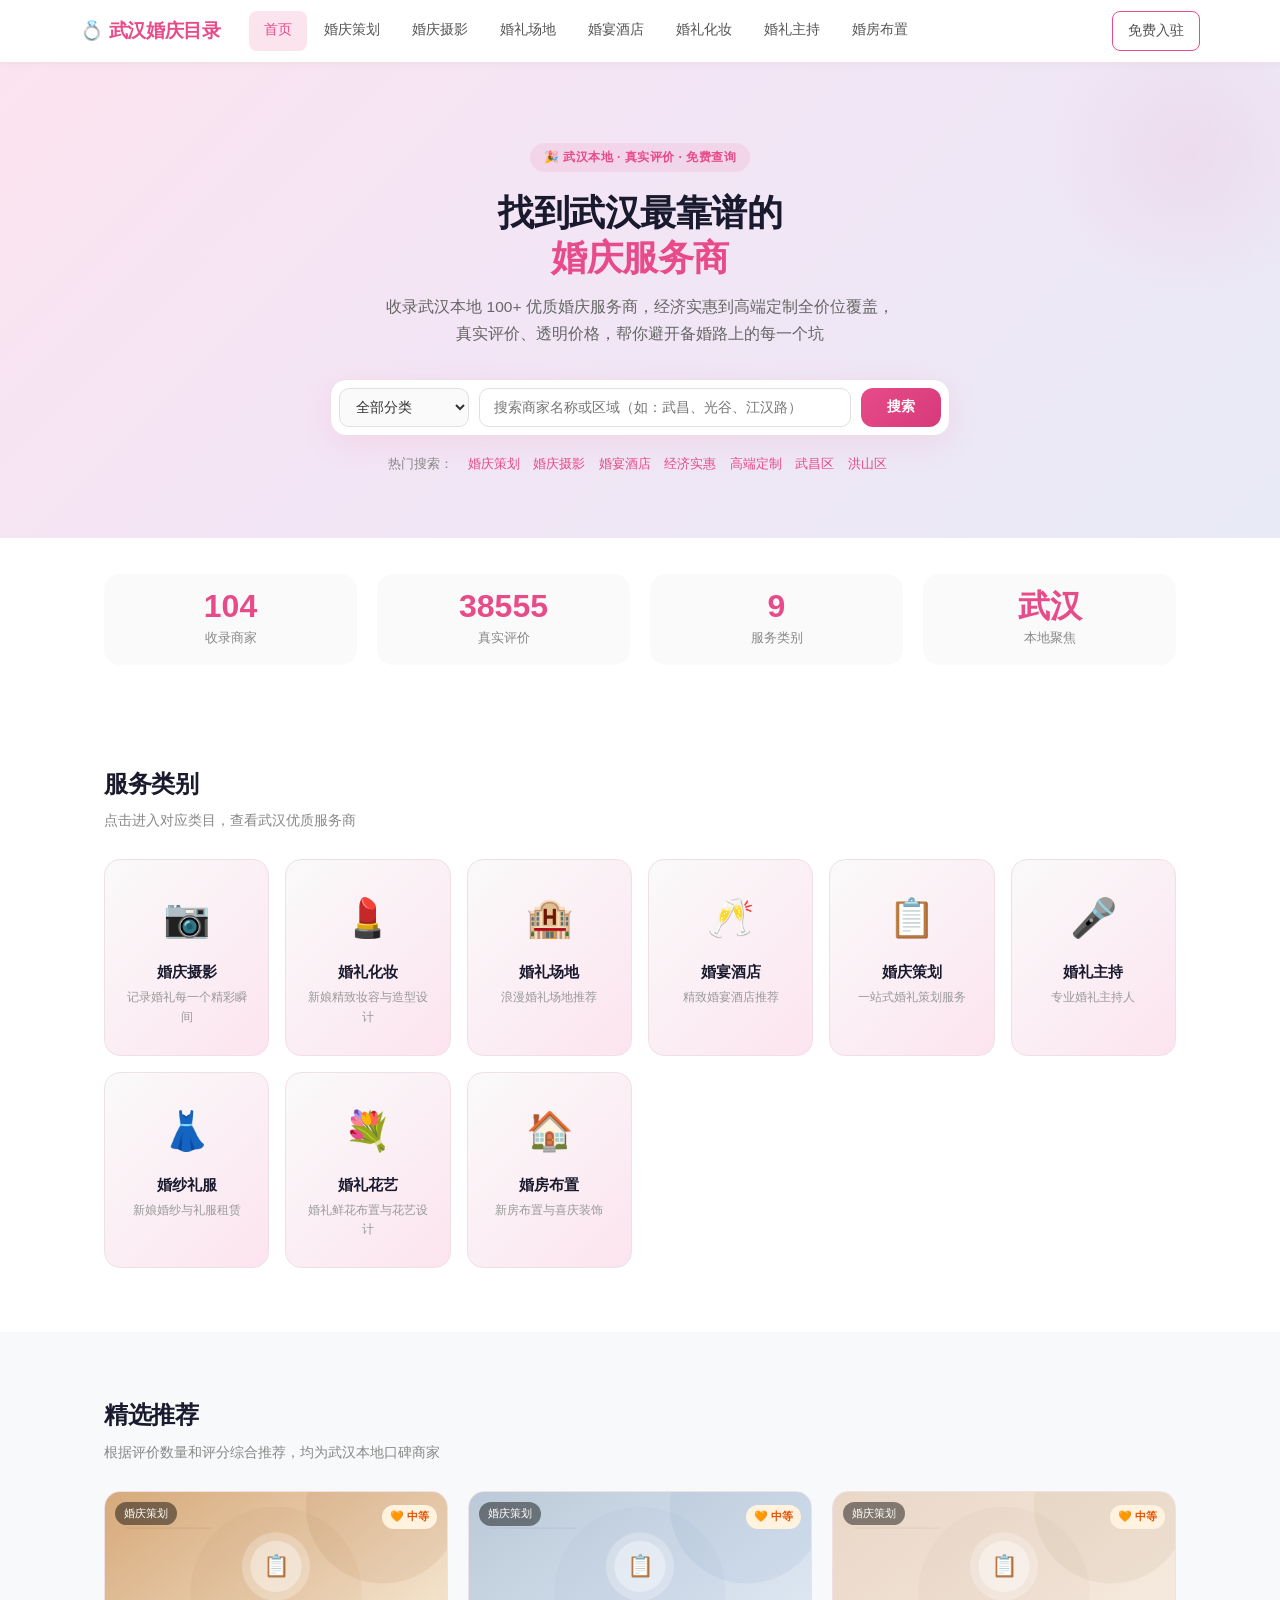
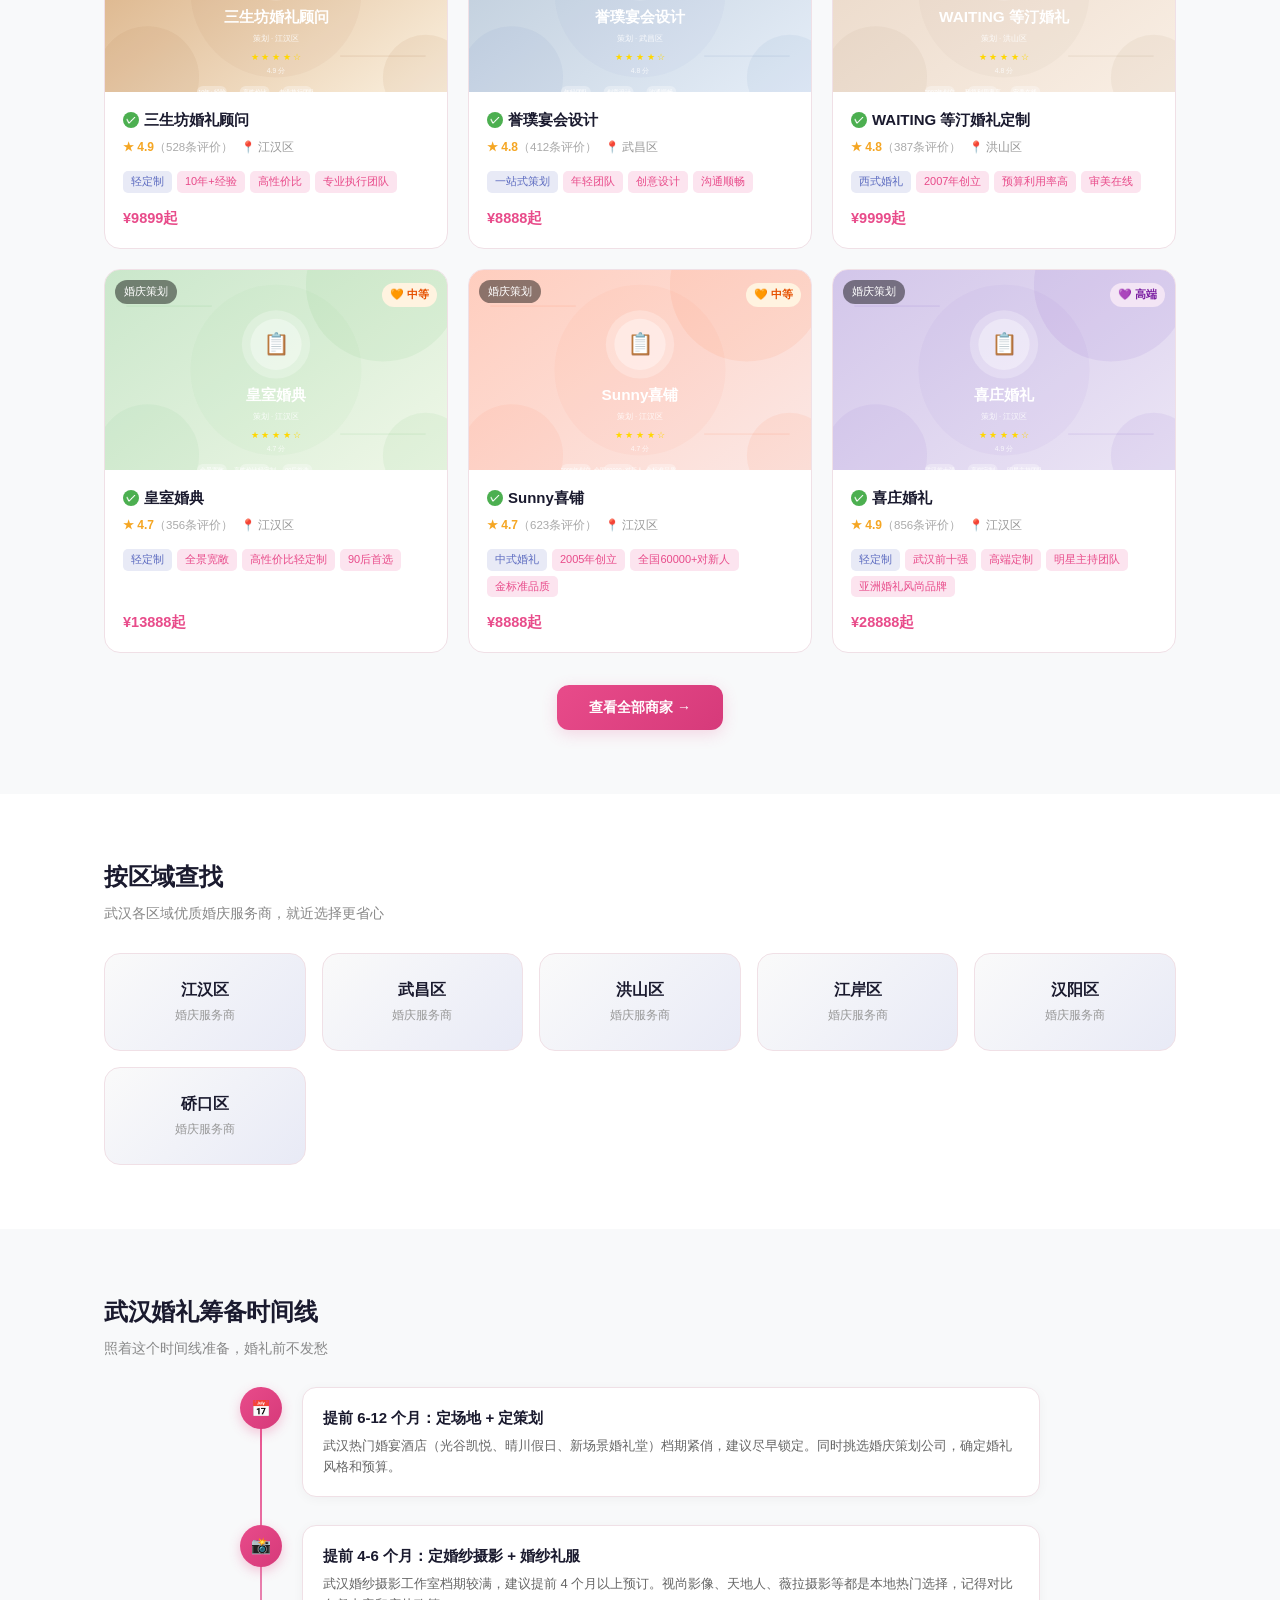
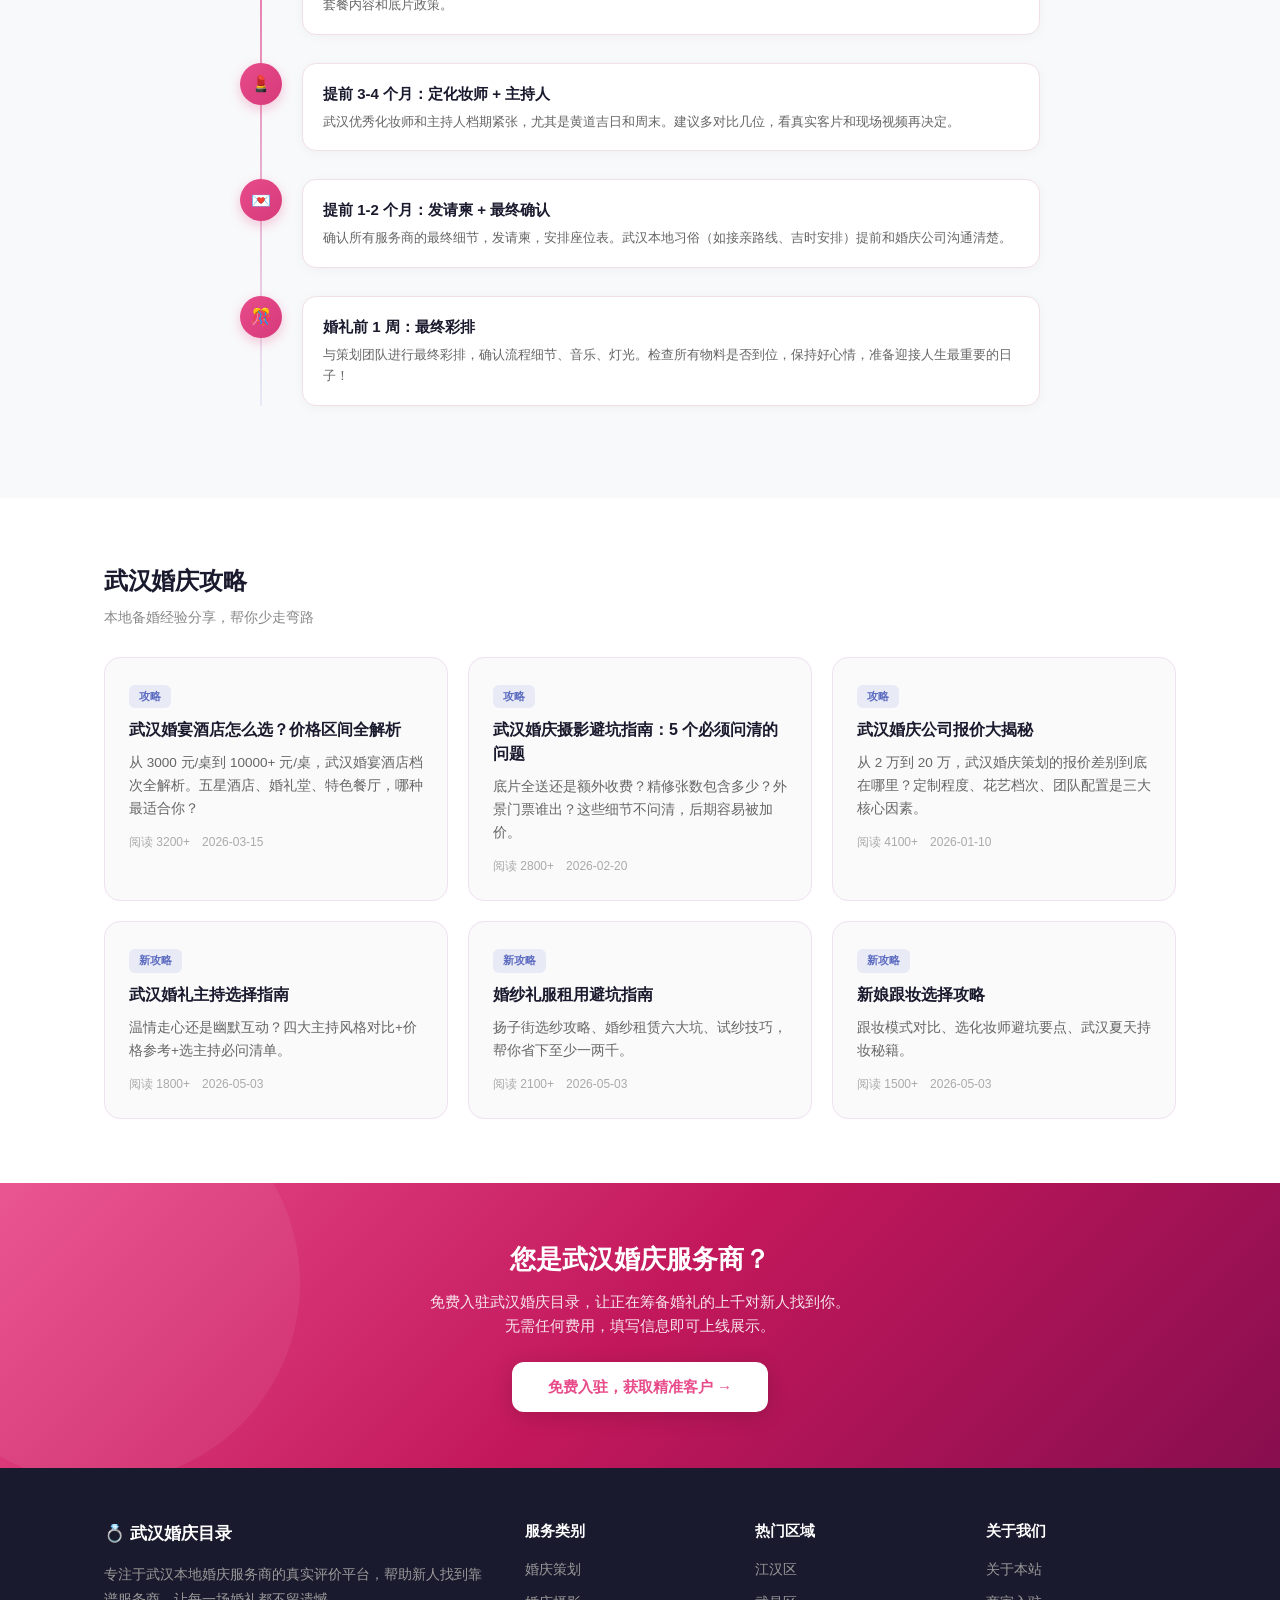
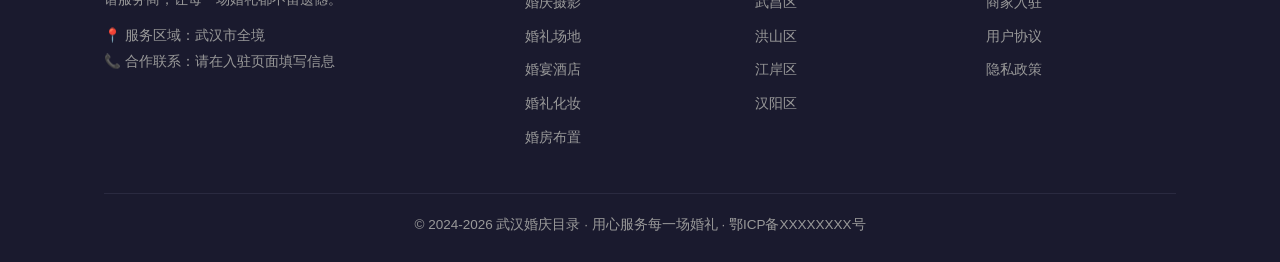
==== commit ceeed1fd: "feat: 价格分层+商户子分类系统 - 新增 price_level 字段(economy/mid/premium)，104家商家全部分层 - 新增 sub_type 子分类标签（风格标签），从ta" ====
--- a/index.html
+++ b/index.html
@@ -4,7 +4,7 @@
   <meta charset="UTF-8">
   <meta name="viewport" content="width=device-width, initial-scale=1.0">
   <title>武汉婚庆服务商目录 — 找婚庆、摄影、化妆、场地一站式平台</title>
-  <meta name="description" content="武汉婚庆服务商目录，收录80+优质婚庆公司、摄影师、化妆师、婚礼场地，真实评价助你选对服务商。">
+  <meta name="description" content="武汉婚庆服务商目录，收录100+优质婚庆公司、摄影师、化妆师、婚礼场地，经济/中端/高端全价位覆盖，真实评价助你选对服务商。">
   <meta name="keywords" content="武汉婚庆,武汉婚礼摄影,武汉婚庆公司,武汉婚礼化妆,武汉婚礼场地,武汉婚宴酒店">
   <link rel="stylesheet" href="css/style.css">
 </head>
@@ -35,7 +35,7 @@
   <div class="hero-inner">
     <div class="hero-badge">🎉 武汉本地 · 真实评价 · 免费查询</div>
     <h1>找到武汉最靠谱的<br><span>婚庆服务商</span></h1>
-    <p class="hero-sub">收录武汉本地 70+ 优质婚庆服务商，真实评价、透明价格，<br>帮你避开备婚路上的每一个坑</p>
+    <p class="hero-sub">收录武汉本地 100+ 优质婚庆服务商，经济实惠到高端定制全价位覆盖，<br>真实评价、透明价格，帮你避开备婚路上的每一个坑</p>
     <div class="search-box">
       <select id="search-cat" class="search-select">
         <option value="">全部分类</option>
@@ -56,7 +56,8 @@
       <a href="pages/category.html?cat=planner">婚庆策划</a>
       <a href="pages/category.html?cat=photography">婚庆摄影</a>
       <a href="pages/category.html?cat=hotel">婚宴酒店</a>
-      <a href="pages/category.html?cat=new-house">婚房布置</a>
+      <a href="pages/category.html?price=economy">经济实惠</a>
+      <a href="pages/category.html?price=premium">高端定制</a>
       <a href="pages/category.html?district=武昌区">武昌区</a>
       <a href="pages/category.html?district=洪山区">洪山区</a>
     </div>
--- a/css/style.css
+++ b/css/style.css
@@ -89,6 +89,21 @@
 .vendor-card:hover .vendor-thumb { transform: scale(1.06); }
 .vendor-img-fallback { width: 100%; height: 100%; display: flex; align-items: center; justify-content: center; font-size: 52px; opacity: .35; position: absolute; top: 0; left: 0; }
 .vendor-cat-badge { position: absolute; top: 10px; left: 10px; background: rgba(0,0,0,.45); color: #fff; font-size: 11px; padding: 3px 9px; border-radius: 20px; backdrop-filter: blur(4px); font-weight: 500; }
+.vendor-price-badge { position: absolute; top: 10px; right: 10px; }
+
+/* 价格档次标签 */
+.price-level-badge { display: inline-flex; align-items: center; gap: 3px; font-size: 11px; padding: 3px 8px; border-radius: 20px; font-weight: 600; white-space: nowrap; }
+.price-level-economy { background: #e8f5e9; color: #2e7d32; }
+.price-level-mid { background: #fff3e0; color: #e65100; }
+.price-level-premium { background: #f3e5f5; color: #7b1fa2; }
+
+/* 子分类标签（风格标签） */
+.vendor-tag-sub { background: #e8eaf6 !important; color: #5c6bc0 !important; }
+
+/* 子分类筛选按钮 */
+.sub-type-btn { padding: 4px 14px; border: 1px solid #e0e0e0; border-radius: 20px; font-size: 12px; color: #666; background: #fff; cursor: pointer; transition: all .2s; white-space: nowrap; }
+.sub-type-btn:hover { border-color: #e84b8a; color: #e84b8a; }
+.sub-type-btn.active { background: #e84b8a; color: #fff; border-color: #e84b8a; }
 
 /* 保留旧 .vendor-img 兼容性 */
 .vendor-img { width: 100%; height: 200px; background: linear-gradient(135deg, #fce4ef, #f3e5f5); display: flex; align-items: center; justify-content: center; color: #ccc; font-size: 13px; position: relative; overflow: hidden; }
@@ -129,6 +144,7 @@
 .info-rating { color: #f5a623; font-size: 15px; font-weight: 600; margin-bottom: 12px; }
 .info-meta { font-size: 14px; color: #666; margin-bottom: 7px; line-height: 1.6; }
 .info-price { font-size: 22px; font-weight: 800; color: #e84b8a; margin: 14px 0; }
+.info-price-row { display: flex; align-items: center; gap: 12px; margin: 14px 0; flex-wrap: wrap; }
 .btn-contact { display: inline-block; padding: 12px 32px; background: linear-gradient(135deg, #e84b8a, #d63a7a); color: #fff; border: none; border-radius: 12px; font-size: 15px; font-weight: 600; cursor: pointer; transition: all .2s; margin-top: 8px; }
 .btn-contact:hover { transform: translateY(-2px); box-shadow: 0 6px 20px rgba(232,75,138,.3); }
 .detail-section { margin: 32px 0; padding: 28px; background: #fff; border-radius: 18px; border: 1px solid #f0e0e6; }
